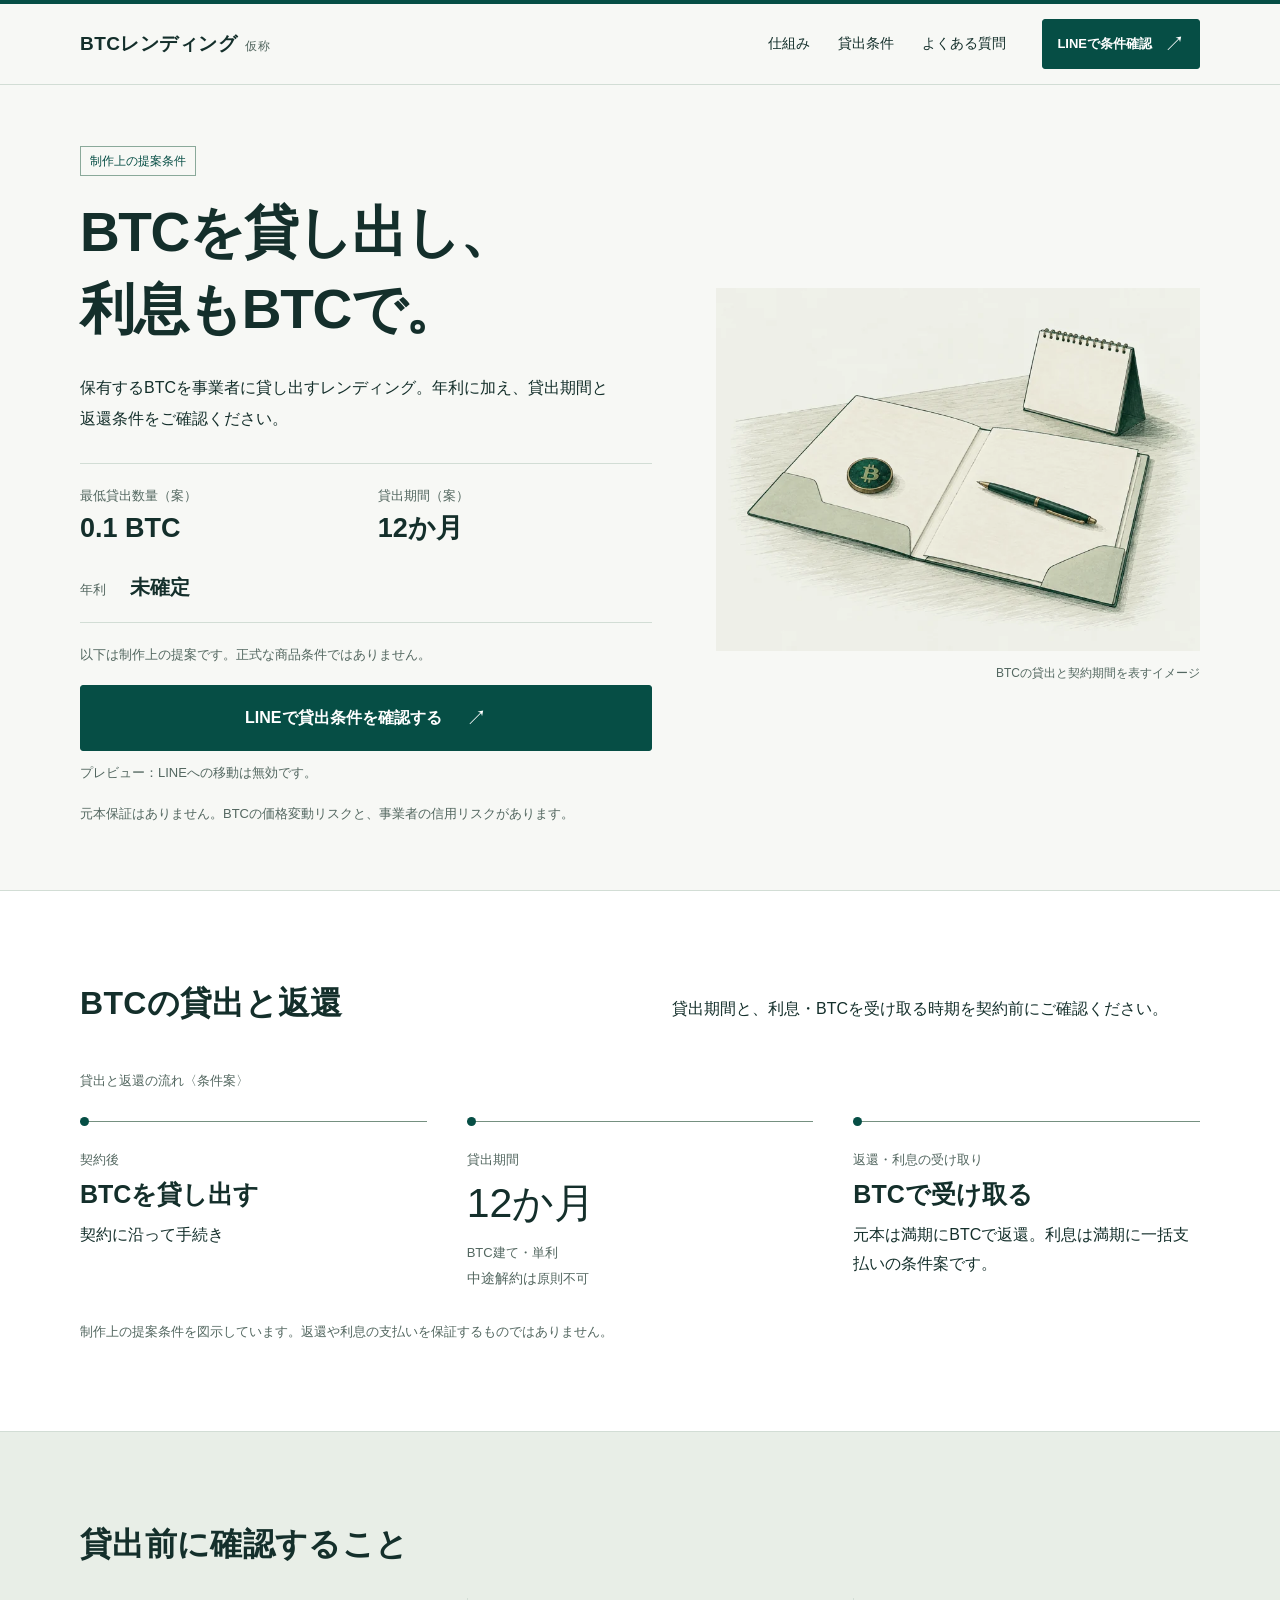
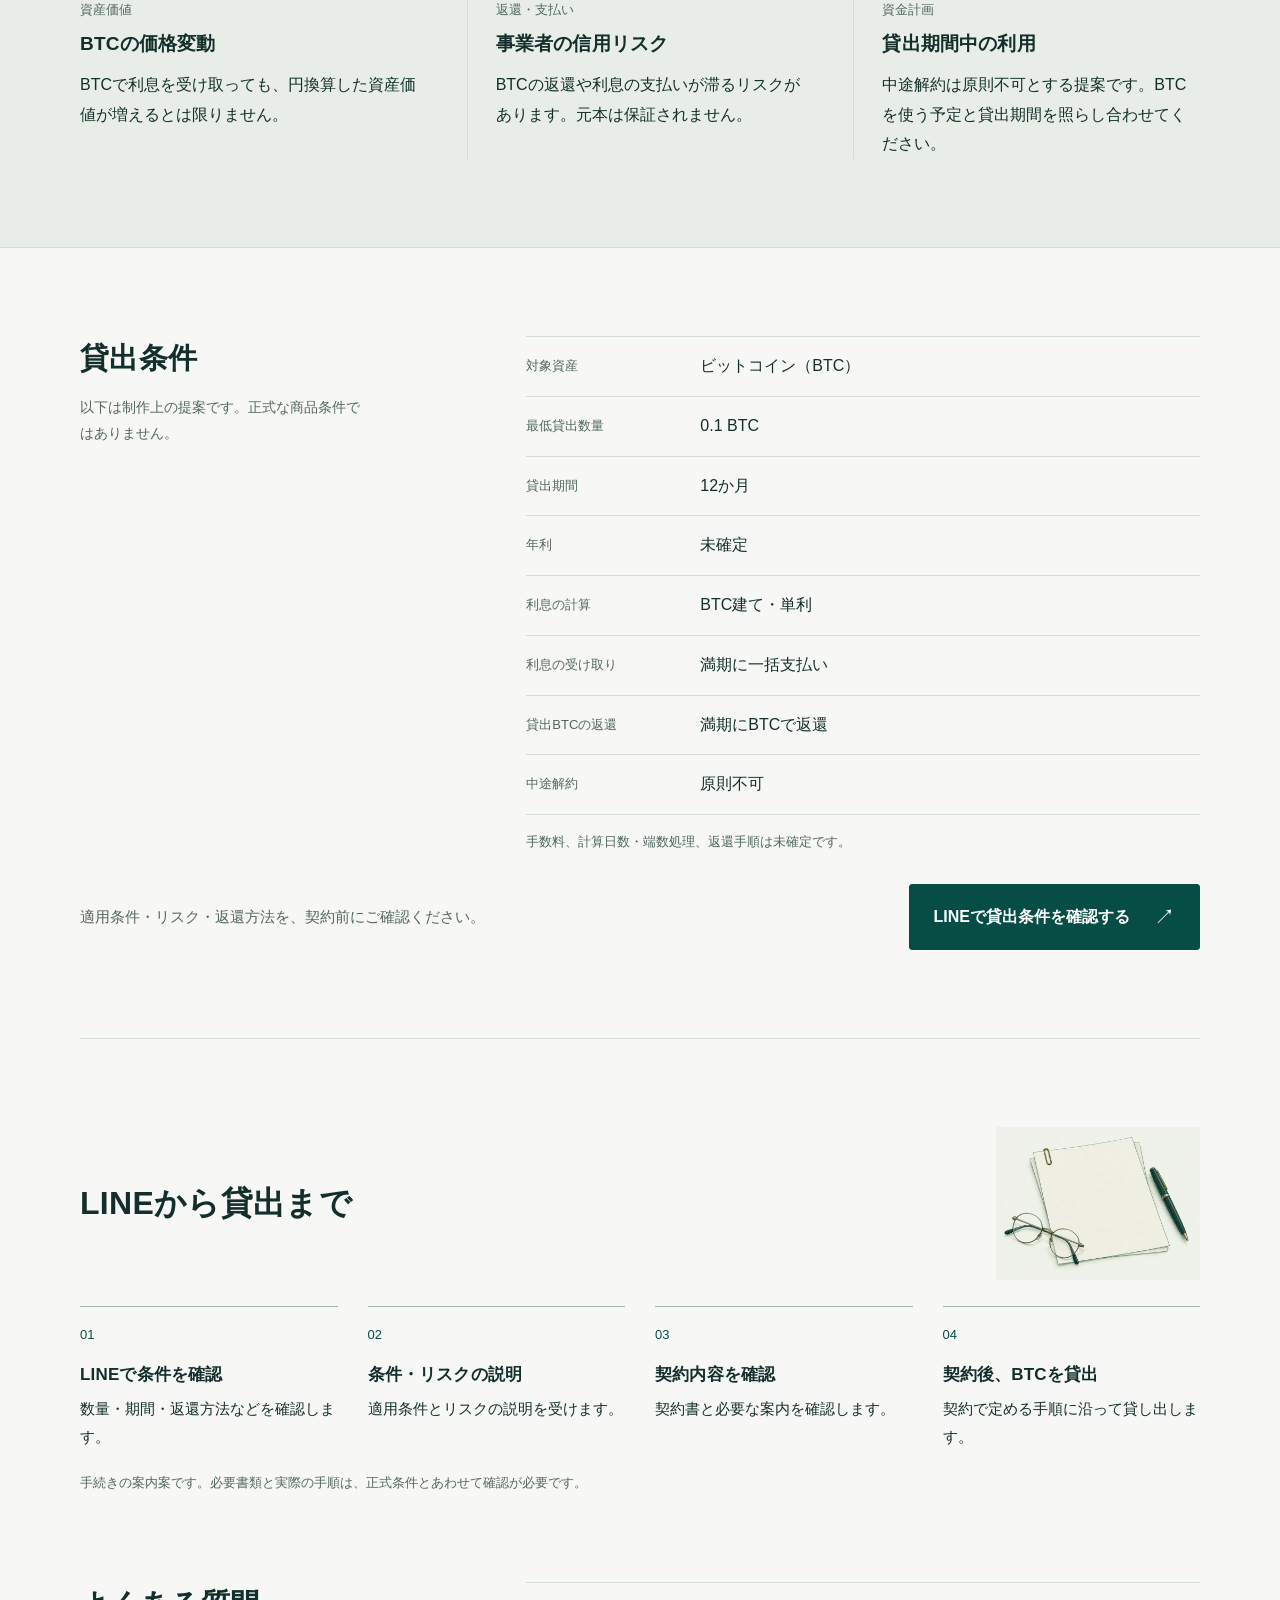
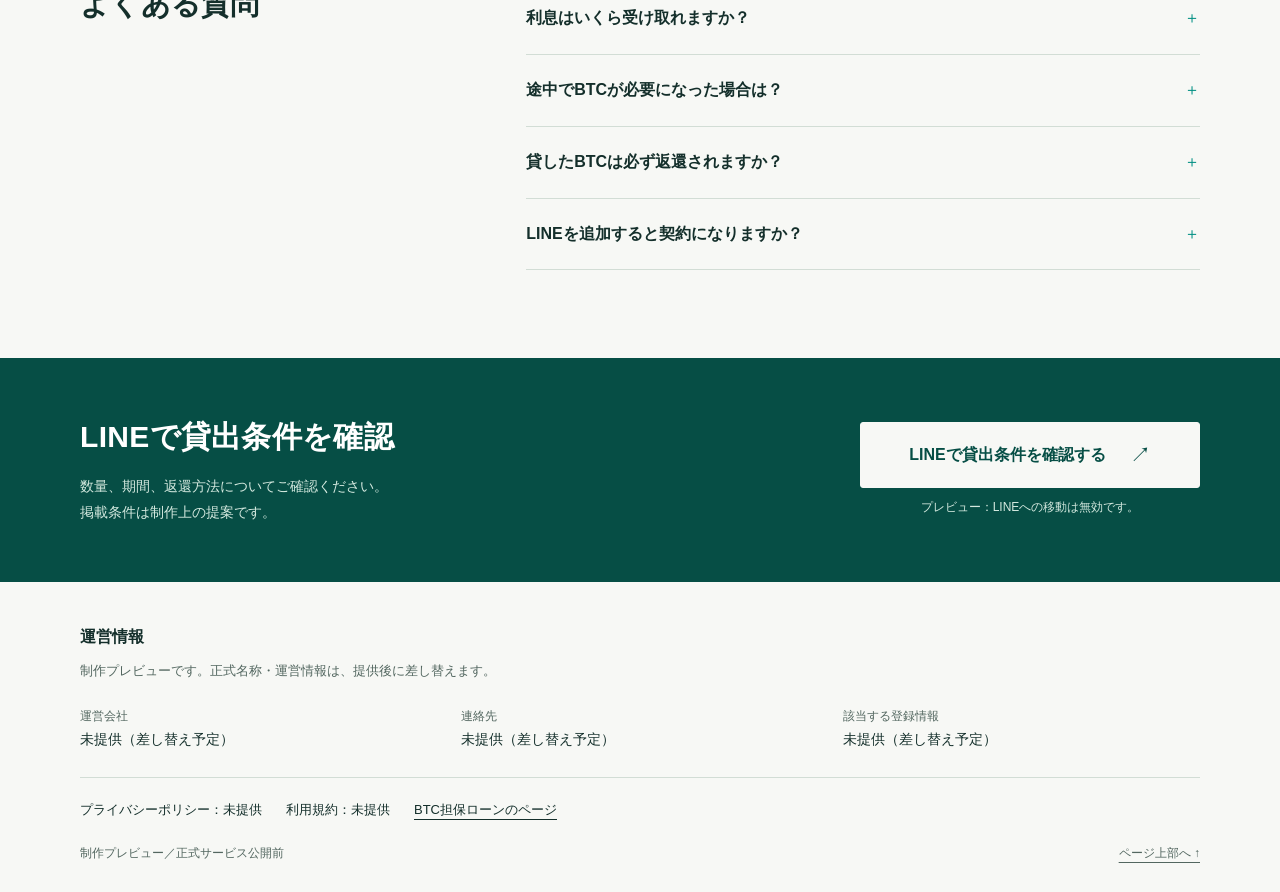
==== lending/index.html @ ca8dfcd9 "Publish loan and lending design previews with local assets" ====
<!doctype html>
<html lang="ja">
<head>
  <meta charset="utf-8">
  <meta name="viewport" content="width=device-width, initial-scale=1, viewport-fit=cover">
  <meta name="robots" content="noindex, nofollow">
  <meta name="description" content="BTCを貸し出し、BTC建ての利息を受け取るレンディング。仕組みと検討中の貸出条件、リスクをご案内する制作プレビューです。">
  <title>BTCレンディング｜貸出条件のご案内</title>
  <link rel="stylesheet" href="../styles.css"><link rel="stylesheet" href="../visuals.css">
  <script src="../site-config.js" defer></script>
  <script src="config.js" defer></script>
  <script src="lending.js" defer></script>
  <script src="../site.js" defer></script>
</head>
<body class="lending-page">
  <a class="skip-link" href="#main">本文へ移動</a>
  <header class="site-header" id="top">
    <div class="container header-inner">
      <a class="brand" href="#top" aria-label="BTCレンディング ページの先頭へ"><span data-lend="serviceName">BTCレンディング</span><small data-lend="serviceNameNote">仮称</small></a>
      <nav class="header-nav" aria-label="ページ内の案内">
        <a href="#mechanism">仕組み</a>
        <a href="#conditions">貸出条件</a>
        <a href="#faq">よくある質問</a>
      </nav>
      <a class="btn btn-small header-cta" data-line role="link" aria-disabled="true" tabindex="0">LINEで条件確認</a>
    </div>
  </header>

<main id="main">
<section class="hero container" aria-labelledby="hero-title">
 <div class="hero-copy">
  <p class="proposal-label" data-lend="proposalStatus">制作上の提案条件</p>
  <h1 id="hero-title"><span>BTCを貸し出し、</span><span>利息もBTCで。</span></h1>
  <p class="hero-lead">保有するBTCを事業者に貸し出すレンディング。年利に加え、貸出期間と返還条件をご確認ください。</p>
  <dl class="proposal-terms">
   <div><dt>最低貸出数量（案）</dt><dd data-lend="minimum">0.1 BTC</dd></div>
   <div><dt>貸出期間（案）</dt><dd data-lend="term">12か月</dd></div>
   <div class="pending-rate"><dt>年利</dt><dd data-lend="annualRate">未確定</dd></div>
  </dl>
  <p class="contract-note" data-lend="proposalExplanation">以下は制作上の提案です。正式な商品条件ではありません。</p>
  <a class="btn hero-cta" data-line role="link" aria-disabled="true" tabindex="0">LINEで貸出条件を確認する</a>
  <p class="hero-note" data-line-note>プレビュー：LINEへの移動は無効です。</p>
  <p class="hero-risk" data-lend="riskText">元本保証はありません。BTCの価格変動リスクと、事業者の信用リスクがあります。</p>
 </div>
 <div class="hero-aside visual-hero-aside">
  <figure class="primary-visual lending-primary-visual">
   <img src="../assets/lending-editorial-v4.webp" srcset="../assets/lending-editorial-v4-small.webp 768w, ../assets/lending-editorial-v4.webp 1440w" sizes="(max-width:700px) calc(100vw - 40px), (max-width:1184px) 44vw, 484px" width="1440" height="1080" alt="BTCモチーフ、契約書類、貸出期間を表すカレンダーのイラスト" fetchpriority="high">
   <figcaption>BTCの貸出と契約期間を表すイメージ</figcaption>
  </figure>
 </div>
</section>
<section class="section lending-mechanism" id="mechanism"><div class="container">
 <div class="lending-mechanism-heading"><h2>BTCの貸出と返還</h2><p>貸出期間と、利息・BTCを受け取る時期を契約前にご確認ください。</p></div>
 <figure class="lending-journey" aria-labelledby="journey-title">
   <figcaption class="journey-title" id="journey-title">貸出と返還の流れ〈条件案〉</figcaption>
   <div class="journey-node"><span>契約後</span><strong>BTCを貸し出す</strong><p>契約に沿って手続き</p></div>
   <div class="journey-period"><span>貸出期間</span><strong data-lend="term">12か月</strong><p><span data-lend="interestMethod">BTC建て・単利</span><br>中途解約は<span data-lend="earlyTermination">中途解約は原則不可</span></p></div>
   <div class="journey-node"><span>返還・利息の受け取り</span><strong>BTCで受け取る</strong><p data-lend="maturityDescription">元本は満期にBTCで返還。利息は満期に一括支払いの条件案です。</p></div>
   <p class="note">制作上の提案条件を図示しています。返還や利息の支払いを保証するものではありません。</p>
  </figure>
</div></section>
<section class="section lending-risk-section"><div class="container">
 <div class="section-heading"><h2>貸出前に確認すること</h2></div>
 <div class="risk-grid">
  <article class="risk-item"><span class="risk-label">資産価値</span><h3>BTCの価格変動</h3><p>BTCで利息を受け取っても、円換算した資産価値が増えるとは限りません。</p></article>
  <article class="risk-item"><span class="risk-label">返還・支払い</span><h3>事業者の信用リスク</h3><p>BTCの返還や利息の支払いが滞るリスクがあります。元本は保証されません。</p></article>
  <article class="risk-item"><span class="risk-label">資金計画</span><h3>貸出期間中の利用</h3><p data-lend="liquidityDescription">中途解約は原則不可とする提案です。BTCを使う予定と貸出期間を照らし合わせてください。</p></article>
 </div>
</div></section>
<section class="section container" id="conditions"><div class="information-grid">
 <div class="information-heading"><h2>貸出条件</h2><p data-lend="proposalExplanation">以下は制作上の提案です。正式な商品条件ではありません。</p></div>
 <div><dl class="terms-list">
  <div><dt>対象資産</dt><dd data-lend="assetWithName">ビットコイン（BTC）</dd></div>
  <div><dt>最低貸出数量</dt><dd data-lend="minimum">0.1 BTC</dd></div>
  <div><dt>貸出期間</dt><dd data-lend="term">12か月</dd></div>
  <div><dt>年利</dt><dd data-lend="annualRate">未確定</dd></div>
  <div><dt>利息の計算</dt><dd data-lend="interestMethod">BTC建て・単利</dd></div>
  <div><dt>利息の受け取り</dt><dd data-lend="interestPayment">満期に一括支払い</dd></div>
  <div><dt>貸出BTCの返還</dt><dd data-lend="principalReturn">満期にBTCで返還</dd></div>
  <div><dt>中途解約</dt><dd data-lend="earlyTermination">原則不可</dd></div>
 </dl><p class="note proposal-description" data-lend="unresolvedItems">手数料、計算日数・端数処理、返還手順は未確定です。</p></div>
</div><div class="inline-cta"><p>適用条件・リスク・返還方法を、契約前にご確認ください。</p><a class="btn" data-line role="link" aria-disabled="true" tabindex="0">LINEで貸出条件を確認する</a></div></section>
<section class="section process-section container" id="process">
 <div class="section-heading process-heading"><h2><span class="phrase">LINEから</span><span class="phrase">貸出まで</span></h2>
  <figure class="process-vignette"><img src="../assets/conditions-editorial-v4-small.webp" width="768" height="576" alt="" loading="lazy" decoding="async"></figure>
 </div>
 <ol class="process-list"></ol>
 <p class="note" data-lend="processNote">手続きの案内案です。必要書類と実際の手順は、正式条件とあわせて確認が必要です。</p>
</section>
<section class="section faq-section container" id="faq"><div class="information-grid">
 <div class="information-heading"><h2>よくある質問</h2></div>
 <div class="faq-list">
  <details><summary>利息はいくら受け取れますか？</summary><p data-lend="faqRate">年利が未確定のため、受取額は提示していません。実際の年利と計算方法は、正式な契約条件をご確認ください。</p></details>
  <details><summary>途中でBTCが必要になった場合は？</summary><p data-lend="faqCancellation">中途解約は原則不可とする提案です。例外の有無や適用条件は未確定です。</p></details>
  <details><summary>貸したBTCは必ず返還されますか？</summary><p>返還は保証されません。事業者の破綻や返還遅延時の扱いは、契約前に確認が必要です。</p></details>
  <details><summary>LINEを追加すると契約になりますか？</summary><p>追加だけでは契約は成立しません。貸出条件と契約内容を確認してから手続きを進めます。</p></details>
 </div>
</div></section>
<section class="final-cta"><div class="container final-inner">
 <div><h2>LINEで貸出条件を確認</h2><p>数量、期間、返還方法についてご確認ください。<br>掲載条件は制作上の提案です。</p></div>
 <div class="final-action"><a class="btn" data-line role="link" aria-disabled="true" tabindex="0">LINEで貸出条件を確認する</a><p class="note" data-line-note>プレビュー：LINEへの移動は無効です。</p></div>
</div></section>
</main>  <footer class="site-footer"><div class="container">
    <p class="footer-title">運営情報</p>
    <p class="note">制作プレビューです。正式名称・運営情報は、提供後に差し替えます。</p>
    <dl class="operator-info">
      <div><dt>運営会社</dt><dd data-operator="company">未提供（差し替え予定）</dd></div>
      <div><dt>連絡先</dt><dd data-operator="contact">未提供（差し替え予定）</dd></div>
      <div><dt>該当する登録情報</dt><dd data-operator="registration">未提供（差し替え予定）</dd></div>
    </dl>
    <div class="footer-links"><span data-policy="privacyUrl">プライバシーポリシー：未提供</span><span data-policy="termsUrl">利用規約：未提供</span><a href="../loan/">BTC担保ローンのページ</a></div>
    <div class="footer-bottom"><span>制作プレビュー／正式サービス公開前</span><a class="back-top" href="#top">ページ上部へ ↑</a></div>
  </div></footer>
  <div class="mobile-dock" inert><a class="btn" data-line role="link" aria-disabled="true" tabindex="0">LINEで貸出条件を確認する</a></div>
  <div id="line-status" class="status-toast" role="status" aria-live="polite"></div>
</body>
</html>
---- styles.css ----
:root{
 --paper:#F7F8F5;--white:#fff;--green:#064E45;--emerald:#008F83;--ink:#142F2B;
 --muted:#536760;--line:#d2ddd5;--wash:#e8eee7;--error:#8e342b;
 --font:"Hiragino Kaku Gothic ProN","Yu Gothic",Meiryo,sans-serif;
 --body:16px;--small:13px;--radius:3px;--gutter:32px;--section:88px;
}
*{box-sizing:border-box}html{scroll-behavior:smooth;scroll-padding-top:24px}
body{margin:0;background:var(--paper);color:var(--ink);font:var(--body)/1.85 var(--font);-webkit-font-smoothing:antialiased}
h1,h2,h3,p,figure,dl,dd{margin:0}h1,h2,h3{font-weight:700;line-height:1.5;letter-spacing:.01em}
h1{font-size:clamp(40px,4.3vw,60px);line-height:1.4;letter-spacing:-.025em}h1 span{display:block}
h2{font-size:32px;line-height:1.55;text-wrap:balance}h3{font-size:19px}p{overflow-wrap:break-word}
a{color:inherit;text-underline-offset:5px}button,input{font:inherit}a,button,input,summary{-webkit-tap-highlight-color:transparent}
a:focus-visible,button:focus-visible,input:focus-visible,summary:focus-visible{outline:3px solid var(--emerald);outline-offset:5px}
img{display:block;width:100%;max-width:100%;height:auto}[hidden]{display:none!important}.phrase{display:inline-block}
.container{width:min(calc(100% - var(--gutter)*2),1120px);margin-inline:auto}
.skip-link{position:absolute;left:20px;top:-100px;z-index:30;padding:10px 18px;background:white}.skip-link:focus{top:8px}
.site-header{border-top:4px solid var(--green);border-bottom:1px solid var(--line)}
.header-inner{display:flex;min-height:80px;align-items:center;gap:36px}.brand{font-size:19px;font-weight:700;text-decoration:none;white-space:nowrap;letter-spacing:.025em}
.brand small{font-size:12px;color:var(--muted);font-weight:400;margin-left:8px}.header-nav{display:flex;gap:28px;margin-left:auto;font-size:14px}
.header-nav a{text-decoration:none;padding-block:10px}.header-nav a:hover{text-decoration:underline}
.btn{display:inline-flex;align-items:center;justify-content:center;gap:24px;min-height:58px;padding:16px 24px;background:var(--green);color:white;border:1px solid var(--green);border-radius:var(--radius);font-size:16px;font-weight:700;text-decoration:none;line-height:1.5;cursor:pointer;transition:background .15s}
.btn:after{content:'↗';font-size:21px;font-weight:400}.btn:hover{background:#086257}.btn-small{min-height:40px;padding:8px 14px;font-size:13px;gap:12px}.btn[aria-disabled=true]{cursor:default}
.eyebrow{font-size:13px;color:var(--green);font-weight:700;margin-bottom:16px;letter-spacing:.045em}
.hero{display:grid;grid-template-columns:1.18fr 1fr;gap:64px;padding-block:60px 64px;align-items:start}
.hero-copy{min-width:0}.hero-lead{font-size:16px;line-height:1.95;margin-top:24px;max-width:530px}.hero-terms{display:grid;grid-template-columns:1fr 1fr;gap:15px 24px;margin:28px 0 17px}
.hero-terms dt{font-size:13px;color:var(--muted)}.hero-terms dd{font-size:26px;font-weight:700;line-height:1.5;white-space:nowrap}
.hero-terms dd small{font-size:14px;font-weight:400}.hero-terms .rate-term{grid-column:1/-1;display:flex;align-items:baseline;gap:22px;padding-bottom:17px;border-bottom:1px solid var(--line)}
.hero-terms .rate-term dd{font-size:47px;line-height:1.2;letter-spacing:-.035em;font-variant-numeric:tabular-nums}.hero-terms .rate-term dd small{font-size:24px;font-weight:500}
.contract-note{font-size:13px;margin-bottom:18px;color:var(--muted)}.hero-actions{display:flex;align-items:center;gap:20px;flex-wrap:wrap}.hero-cta{width:100%}
.note,.hero-note{font-size:var(--small);line-height:1.8;color:var(--muted)}.hero-note{margin-top:10px}.hero-risk{margin-top:18px;font-size:13px;line-height:1.85;color:var(--muted);max-width:560px}
.hero-aside{min-width:0;padding-top:12px}.loan-map{padding:26px 30px 24px;background:var(--white);border-top:3px solid var(--green)}
.map-title{font-size:14px;font-weight:700;margin-bottom:27px}.map-value{display:flex;align-items:baseline;justify-content:space-between;gap:16px}.map-value>span{font-size:13px;color:var(--muted)}
.map-value strong{font-size:29px;line-height:1.4;font-weight:500;font-variant-numeric:tabular-nums}.map-value strong b{font-weight:500}.map-value strong small{font-size:14px;margin-left:7px}
.valuation-track{height:12px;background:#dce6dd;margin:18px 0}.valuation-track span{display:block;height:100%;width:50%;background:var(--green)}
.map-value.loan-limit strong{font-size:44px;color:var(--green);font-weight:700}.map-value.loan-limit strong b{font-weight:700}.loan-map .note{margin-top:20px}
.hero-photo{position:relative;margin-top:18px}.hero-photo img{height:177px;object-fit:cover;object-position:62% 73%}.hero-photo figcaption{position:absolute;bottom:7px;right:9px;background:rgba(247,248,245,.95);padding:0 6px;font-size:12px;color:var(--muted)}
.section{padding-block:var(--section)}.section-title{display:flex;gap:28px;align-items:baseline;margin-bottom:34px}.section-title .section-index{font-size:13px;color:var(--muted)}
.section-heading{margin-bottom:28px}.section-heading .eyebrow{margin-bottom:10px}.section-intro{max-width:720px;margin-top:-10px;margin-bottom:28px}
.mechanism{border-top:1px solid var(--line);padding-block:44px}.mechanism h2{font-size:22px;margin-bottom:27px}.flow{display:grid;grid-template-columns:repeat(3,1fr);gap:48px}
.flow-step{position:relative}.flow-step:not(:last-child):after{content:'→';font-size:23px;color:var(--emerald);position:absolute;right:-32px;top:0}
.flow-step h3{font-size:17px;margin-bottom:9px}.flow-step p{font-size:15px;line-height:1.85}.flow+.note{margin-top:22px}
.repayment-section{background:var(--white);border-block:1px solid var(--line)}.repayment-head{display:grid;grid-template-columns:1fr 1fr;gap:64px;align-items:start;margin-bottom:40px}.repayment-head p{padding-top:5px;max-width:480px}
.payment-line{display:grid;grid-template-columns:1fr 2fr 1fr;align-items:center;border-bottom:2px solid var(--green);padding-bottom:20px;margin-bottom:40px;gap:20px;position:relative}
.payment-line:before,.payment-line:after{content:'';position:absolute;bottom:-6px;width:10px;height:10px;border-radius:50%;background:var(--green)}.payment-line:before{left:0}.payment-line:after{right:0}
.payment-end{font-size:15px;line-height:1.6}.payment-end:last-child{text-align:right}.payment-end strong{display:block;font-size:23px;margin-top:6px}.payment-period{text-align:center;background:var(--paper);padding:15px 12px;font-size:14px}.payment-period strong{font-size:18px;display:block}
.repayment-options{display:grid;grid-template-columns:1fr 1fr;gap:56px}.repayment-option h3{display:flex;align-items:center;gap:14px;margin-bottom:14px;font-size:21px}.currency-label{display:inline-flex;align-items:center;justify-content:center;width:44px;height:44px;border:1px solid var(--line);font-size:14px;color:var(--green);font-weight:500;flex:none}
.repayment-option p{max-width:470px}.repayment-option .note{margin-top:10px}.repayment-note{margin-top:30px;padding-top:18px;border-top:1px solid var(--line);font-size:13px;color:var(--muted)}
.calculator-section{background:var(--wash)}.calculator-heading{display:flex;gap:40px;justify-content:space-between;align-items:baseline;margin-bottom:32px}.calculator-heading p{font-size:14px;color:var(--muted)}
.calculator-wrap{display:grid;grid-template-columns:1fr 1fr;gap:0;background:white}.calc-form{display:grid;gap:24px;padding:32px 36px}.field-label{display:flex;justify-content:space-between;align-items:baseline;gap:18px;font-size:14px;font-weight:700;margin-bottom:8px}
.input-wrap{position:relative}.input-wrap input{width:100%;border:1px solid #7c9184;border-radius:2px;background:#fff;color:var(--ink);padding:12px 44px 12px 14px;font-size:23px;line-height:1.5;font-variant-numeric:tabular-nums}.input-wrap>span{position:absolute;right:15px;top:50%;transform:translateY(-50%);font-size:14px}
.input-wrap input[aria-invalid=true]{border-color:var(--error)}.field-error{font-size:13px;color:var(--error);line-height:1.65;margin-top:7px}.field-error:empty{display:none}
#rate-value{font-size:26px;line-height:1.4;font-variant-numeric:tabular-nums}#rate-value span{font-size:15px;margin-left:4px}input[type=range]{width:100%;height:28px;accent-color:var(--green);cursor:pointer}.range-labels{display:flex;justify-content:space-between;color:var(--muted);font-size:13px}
.calc-results{background:var(--green);color:white;padding:32px 36px}.calc-results .eyebrow{color:#d4e9df;font-weight:400;margin-bottom:15px}.result-row{display:flex;justify-content:space-between;align-items:baseline;gap:12px;padding:15px 0;border-bottom:1px solid #61867d;flex-wrap:wrap}.result-row dt{font-size:14px}.result-row dd{font-size:25px;line-height:1.5;font-variant-numeric:tabular-nums}.result-row dd small{font-size:14px;margin-left:5px}
.result-row.total{display:block;border-bottom:0;padding:26px 0 8px}.result-row.total dd{font-size:42px;letter-spacing:-.02em;margin-top:10px}.compact-number{font-size:22px!important;overflow-wrap:anywhere}.calc-results .note,#result-message{color:#d4e9df;font-size:13px;margin-top:16px;line-height:1.8}.calculator-footnote{margin-top:20px;font-size:13px;line-height:1.8;color:var(--muted);max-width:920px}
.inline-cta{display:flex;align-items:center;justify-content:space-between;gap:28px;margin-top:30px}.inline-cta p{font-size:15px;color:var(--muted)}.inline-cta .btn{flex-shrink:0}
.information-grid{display:grid;grid-template-columns:1fr 1.8fr;gap:72px}.information-heading h2{font-size:29px}.information-heading p{font-size:14px;color:var(--muted);margin-top:14px;max-width:280px}.terms-list>div{display:grid;grid-template-columns:150px 1fr;gap:24px;padding:15px 0;border-bottom:1px solid var(--line)}.terms-list>div:first-child{border-top:1px solid var(--line)}.terms-list dt{font-size:13px;color:var(--muted);padding-top:2px}.terms-list dd{font-size:16px;line-height:1.8}.terms-list dd .note{display:block;margin-top:5px}
.risk-strip{margin-top:24px;padding:20px 22px;background:var(--wash);border-left:3px solid var(--green)}.risk-strip h3{font-size:16px;margin-bottom:6px}.risk-strip p{font-size:14px;line-height:1.8}
.process-section{border-top:1px solid var(--line)}.process-list{list-style:none;counter-reset:process;margin:0;padding:0;display:grid;grid-template-columns:repeat(4,1fr);gap:30px}.process-list li{counter-increment:process;padding-top:16px;border-top:1px solid #a1b5a8}.process-list li:before{content:'0' counter(process);font-size:13px;color:var(--green);display:block;margin-bottom:15px}.process-list h3{font-size:17px;margin-bottom:8px}.process-list p{font-size:15px;line-height:1.85}.process-list+.note{margin-top:20px}
.faq-section{padding-top:0}.faq-list{border-top:1px solid var(--line)}.faq-list details{border-bottom:1px solid var(--line)}.faq-list summary{list-style:none;position:relative;padding:21px 35px 21px 0;font-weight:700;font-size:16px;cursor:pointer;line-height:1.8}.faq-list summary::-webkit-details-marker{display:none}.faq-list summary:after{content:'＋';position:absolute;top:21px;right:0;color:var(--emerald);font-weight:400}.faq-list details[open] summary:after{content:'−'}.faq-list details p{font-size:16px;padding:0 30px 22px 0;line-height:1.85}
.final-cta{background:var(--green);color:white;padding-block:56px}.final-inner{display:flex;align-items:center;justify-content:space-between;gap:48px}.final-cta h2{font-size:30px}.final-cta p{font-size:14px;color:#d4e9df;margin-top:13px}.final-action{min-width:340px}.final-cta .btn{background:var(--paper);border-color:var(--paper);color:var(--green);width:100%}.final-cta .btn:hover{background:white}.final-cta .note{font-size:12px;margin-top:9px;color:#d4e9df;text-align:center}
.site-footer{padding:40px 0 28px}.footer-title{font-size:16px;font-weight:700;margin-bottom:8px}.operator-info{display:grid;grid-template-columns:1fr 1fr 1fr;gap:24px;margin-top:22px}.operator-info dt{font-size:12px;color:var(--muted)}.operator-info dd{font-size:14px}.footer-links{display:flex;gap:24px;flex-wrap:wrap;border-top:1px solid var(--line);padding-top:20px;margin-top:24px;font-size:13px}.footer-bottom{display:flex;justify-content:space-between;gap:24px;font-size:12px;color:var(--muted);margin-top:20px}
.mobile-dock{display:none}.status-toast{position:fixed;z-index:30;bottom:24px;left:50%;transform:translate(-50%,20px);max-width:calc(100% - 32px);width:max-content;background:var(--ink);color:white;padding:14px 20px;font-size:14px;border-radius:var(--radius);opacity:0;visibility:hidden;transition:.15s}.status-toast.is-visible{opacity:1;visibility:visible;transform:translate(-50%,0)}
.proposal-label{display:inline-flex;font-size:12px;line-height:1.5;color:var(--green);padding:5px 9px;border:1px solid #8aa99a;margin-bottom:18px}.proposal-terms{display:grid;grid-template-columns:1fr 1fr;gap:24px;margin:28px 0 20px;padding-block:20px;border-block:1px solid var(--line)}.proposal-terms dt{font-size:13px;color:var(--muted)}.proposal-terms dd{font-size:27px;font-weight:700;line-height:1.5}.proposal-terms .pending-rate{grid-column:1/-1;display:flex;align-items:baseline;gap:24px}.proposal-terms .pending-rate dd{font-size:20px}.proposal-description{font-size:13px;color:var(--muted);line-height:1.85;margin-top:15px}
.lending-journey{padding:30px 32px;background:#e7ede5;border-top:3px solid var(--green)}.journey-title{font-size:14px;font-weight:700;margin-bottom:30px}.journey-node{position:relative;margin-left:6px;padding:0 0 28px 28px;border-left:1px solid #759080}.journey-node:before{content:'';position:absolute;width:9px;height:9px;background:var(--green);border-radius:50%;left:-5px;top:8px}.journey-node:last-of-type{border-left-color:transparent;padding-bottom:0}.journey-node>span{font-size:13px;color:var(--muted)}.journey-node strong{display:block;font-size:25px;margin-top:3px;line-height:1.5}.journey-node p{font-size:14px;margin-top:6px;line-height:1.7}.journey-period{padding-left:28px;margin-left:6px;border-left:1px solid #759080;padding-bottom:30px}.journey-period span{font-size:13px;color:var(--muted)}.journey-period strong{display:block;font-size:41px;font-weight:500;line-height:1.5}.journey-period p{font-size:13px;line-height:1.8;margin-top:5px;color:var(--muted)}.lending-journey>.note{padding-top:22px;margin-top:25px;border-top:1px solid #b9c9bc}
.lending-basics{padding-block:50px;border-top:1px solid var(--line);display:grid;grid-template-columns:1fr 1.4fr;gap:72px}.lending-basics h2{font-size:27px}.lending-basics p{max-width:650px}
.lending-risk-section{background:white;border-block:1px solid var(--line)}.risk-grid{display:grid;grid-template-columns:repeat(3,1fr);gap:40px}.risk-item h3{font-size:19px;margin-bottom:12px}.risk-item p{font-size:16px;line-height:1.85}.risk-item .risk-label{font-size:13px;color:var(--muted);display:block;margin-bottom:8px}.risk-item:not(:first-child){padding-left:28px;border-left:1px solid var(--line)}
.preview-index{max-width:640px;padding-block:80px}.preview-index p{margin-block:24px}.preview-index .btn{display:flex;width:100%;margin-bottom:20px}
@media(max-width:1050px){.header-inner{gap:22px}.brand{font-size:17px}.header-nav{gap:18px}.hero{gap:36px;grid-template-columns:1.15fr 1fr}h1{font-size:43px}.hero-terms dd{font-size:23px}.hero-terms dd small{font-size:13px}.loan-map{padding:24px}.map-value strong{font-size:25px}.map-value.loan-limit strong{font-size:38px}.map-value{gap:10px}.information-grid{grid-template-columns:1fr 2fr;gap:40px}.calc-form,.calc-results{padding:28px}.repayment-head{gap:36px}.final-inner{gap:30px}.final-action{min-width:310px}.lending-journey{padding:28px}.lending-basics{gap:40px}.risk-grid{gap:28px}.risk-item:not(:first-child){padding-left:24px}}
@media(max-width:800px){h1{font-size:38px}.hero{gap:28px}.hero-terms .rate-term{gap:16px}.hero-terms .rate-term dd{font-size:40px}.hero-terms dd{font-size:21px}.loan-map{padding:24px 20px}.map-value{display:block}.map-value strong{display:block;margin-top:3px}.map-title{margin-bottom:20px}.hero-photo img{height:152px}.process-list{grid-template-columns:1fr 1fr;gap:24px}.information-grid{grid-template-columns:1fr 2fr;gap:32px}.terms-list>div{grid-template-columns:110px 1fr;gap:18px}.final-inner{align-items:flex-start}.final-cta h2{font-size:26px}.lending-journey{padding:24px}.journey-node strong{font-size:23px}.risk-grid{gap:20px}.risk-item:not(:first-child){padding-left:20px}}
@media(max-width:700px){
 :root{--gutter:20px;--section:56px}
 .header-inner{min-height:0;flex-wrap:wrap;gap:0;padding-top:13px}.brand{font-size:17px;letter-spacing:0}.brand small{margin-left:6px}.header-cta{margin-left:auto}.btn-small{padding:7px 10px;min-height:34px;font-size:12px;gap:9px}.header-nav{order:3;width:100%;margin:8px 0 0;gap:26px;font-size:13px}.header-nav a{padding:7px 0 10px}
 .hero{grid-template-columns:1fr;gap:30px;padding:30px 0 38px}.eyebrow{font-size:12px;margin-bottom:12px}h1{font-size:36px;line-height:1.43;letter-spacing:-.025em}h2{font-size:26px;line-height:1.55}h3{font-size:18px}
 .hero-lead{margin-top:18px;font-size:16px;line-height:1.85}.hero-terms{gap:13px 17px;margin:22px 0 13px}.hero-terms .rate-term{gap:20px;padding-bottom:13px}.hero-terms .rate-term dd{font-size:42px}.hero-terms .rate-term dd small{font-size:22px}.hero-terms dt{font-size:13px}.hero-terms dd{font-size:24px}.hero-terms dd small{font-size:13px}.contract-note{font-size:13px;margin-bottom:16px}.btn{padding:15px 16px;min-height:55px;font-size:15px;gap:15px}.btn-small{padding:7px 10px;min-height:34px;font-size:12px;gap:9px}.hero-note{font-size:12px;margin-top:8px}.hero-risk{font-size:13px;margin-top:14px;line-height:1.8}.hero-aside{padding:0}.loan-map{padding:22px 24px}.map-title{font-size:14px;margin-bottom:20px}.map-value{display:flex}.map-value strong{font-size:27px;margin:0}.map-value.loan-limit strong{font-size:37px}.map-value>span{font-size:13px}.loan-map .note{margin-top:16px}.valuation-track{height:10px;margin-block:14px}.hero-photo{margin-top:12px}.hero-photo img{height:126px;object-position:62% 78%}
 .section-title{gap:17px;margin-bottom:26px}.section-index{display:none}.section-heading{margin-bottom:24px}.section-intro{font-size:16px;margin-bottom:25px}.mechanism{padding-block:32px}.mechanism h2{font-size:21px;margin-bottom:22px}.flow{grid-template-columns:1fr;gap:0}.flow-step{padding:0 0 22px 22px;border-left:1px solid var(--line);margin-left:4px}.flow-step:last-child{padding-bottom:0;border-left-color:transparent}.flow-step:before{content:'';position:absolute;width:7px;height:7px;left:-4px;top:9px;background:var(--green);border-radius:50%}.flow-step:not(:last-child):after{content:none}.flow-step h3{font-size:17px;margin-bottom:5px}.flow-step p{font-size:16px;line-height:1.8}.flow+.note{margin-top:22px}
 .repayment-head{display:block;margin-bottom:28px}.repayment-head h2{font-size:26px}.repayment-head p{padding:0;margin-top:14px;font-size:16px}.payment-line{grid-template-columns:1fr 1fr;gap:16px;padding-bottom:15px;margin-bottom:32px}.payment-period{grid-column:1/-1;grid-row:1;padding:12px 10px;font-size:13px}.payment-period strong{font-size:17px}.payment-end{font-size:13px}.payment-end strong{font-size:19px;margin-top:2px}.repayment-options{grid-template-columns:1fr;gap:26px}.repayment-option h3{font-size:19px;gap:12px;margin-bottom:12px}.currency-label{width:38px;height:38px;font-size:13px}.repayment-option .note{font-size:13px}.repayment-option+article{padding-top:24px;border-top:1px solid var(--line)}.repayment-note{font-size:13px;margin-top:24px;padding-top:16px}
 .calculator-heading{display:block;margin-bottom:24px}.calculator-heading h2{font-size:26px}.calculator-heading p{font-size:14px;margin-top:12px}.calculator-wrap{grid-template-columns:1fr}.calc-form,.calc-results{padding:24px}.calc-form{gap:22px}.field-label{font-size:14px}.input-wrap input{font-size:22px}.result-row.total dd{font-size:39px}.calculator-footnote{font-size:13px;margin-top:20px}.inline-cta{display:block;margin-top:25px}.inline-cta p{font-size:14px;margin-bottom:15px}.inline-cta .btn{width:100%}
 .information-grid{display:block}.information-heading{margin-bottom:26px}.information-heading h2{font-size:26px}.information-heading p{margin-top:10px;max-width:none;font-size:14px}.terms-list>div{grid-template-columns:92px minmax(0,1fr);gap:18px;padding:16px 0}.terms-list dt{font-size:13px}.terms-list dd{font-size:16px}.risk-strip{margin-top:22px;padding:17px 18px}.risk-strip p{font-size:14px}.process-list{grid-template-columns:1fr;gap:0}.process-list li{position:relative;padding:20px 0 20px 38px;border-color:var(--line)}.process-list li:before{position:absolute;left:0;top:21px;margin:0}.process-list h3{font-size:17px;margin-bottom:6px}.process-list p{font-size:16px}.process-list+.note{font-size:13px;margin-top:16px}.faq-list summary{font-size:16px;padding-block:19px}.faq-list summary:after{top:19px}.faq-list details p{padding-right:0}.final-cta{padding:40px 0}.final-inner{display:block}.final-cta h2{font-size:27px}.final-cta p{font-size:15px;margin-top:13px}.final-action{min-width:0;margin-top:24px}.final-cta .note{font-size:12px}.site-footer{padding:30px 0 calc(28px + env(safe-area-inset-bottom))}.operator-info{grid-template-columns:1fr;gap:14px;margin-top:20px}.footer-links{gap:14px 22px;font-size:13px}.footer-bottom{font-size:12px;gap:18px}
 .mobile-dock{display:block;position:fixed;z-index:20;bottom:0;left:0;width:100%;padding:10px 16px calc(10px + env(safe-area-inset-bottom));background:rgba(247,248,245,.98);border-top:1px solid var(--line);transform:translateY(110%);visibility:hidden;transition:transform .18s,visibility .18s}.mobile-dock.is-visible{transform:translateY(0);visibility:visible}.mobile-dock .btn{width:100%;min-height:50px;padding:12px}.status-toast{font-size:13px;bottom:calc(86px + env(safe-area-inset-bottom))}
 .proposal-label{font-size:12px;margin-bottom:15px}.proposal-terms{margin:22px 0 18px;padding-block:16px;gap:12px 20px}.proposal-terms dt{font-size:13px}.proposal-terms dd{font-size:26px}.proposal-terms .pending-rate{gap:20px}.proposal-terms .pending-rate dd{font-size:18px}.proposal-description{font-size:13px;margin-top:13px}.lending-journey{padding:24px}.journey-title{margin-bottom:25px}.journey-node{padding-left:24px;padding-bottom:24px}.journey-node strong{font-size:23px}.journey-period{padding-left:24px;padding-bottom:24px}.journey-period strong{font-size:36px}.lending-journey>.note{margin-top:22px;padding-top:18px}.lending-basics{display:block;padding-block:34px}.lending-basics h2{font-size:23px;margin-bottom:18px}.lending-basics p{font-size:16px}.risk-grid{grid-template-columns:1fr;gap:0}.risk-item h3{font-size:18px;margin-bottom:8px}.risk-item .risk-label{margin-bottom:5px}.risk-item p{font-size:16px}.risk-item:not(:first-child){border-left:0;border-top:1px solid var(--line);padding:22px 0 0;margin-top:22px}
}
@media(max-width:360px){:root{--gutter:16px}.brand{font-size:15px}.header-nav{gap:20px}h1{font-size:32px}.hero-terms dd{font-size:21px}.hero-terms .rate-term dd{font-size:37px}.hero-terms dd small{font-size:12px}.btn{font-size:14px}.btn-small{font-size:12px}.map-value strong{font-size:24px}.map-value.loan-limit strong{font-size:33px}.terms-list>div{grid-template-columns:83px minmax(0,1fr);gap:14px}}
@media(prefers-reduced-motion:reduce){html{scroll-behavior:auto}*,*:before,*:after{transition:none!important}}
---- visuals.css ----
/* v4: 写真・挿絵と本文図解の配置。商品条件と共通デザインは変更しない。 */
:root{
 --visual-gap:64px;
 --visual-caption:12px;
 --vignette-width:204px;
}
.hero{align-items:center}
.visual-hero-aside{padding:0;min-width:0}
.primary-visual{margin:0}
.primary-visual img{width:100%;height:auto}
.loan-primary-visual img{aspect-ratio:1/1.06;object-fit:cover;object-position:63% 50%}
.primary-visual figcaption{font-size:var(--visual-caption);line-height:1.7;color:var(--muted);margin-top:12px}
.loan-primary-visual figcaption{border-top:1px solid var(--line);padding-top:12px}
.lending-primary-visual img{mix-blend-mode:multiply}
.lending-primary-visual figcaption{text-align:right}
.loan-mechanism{padding-block:64px}
.loan-mechanism h2{font-size:28px;margin-bottom:36px}
.loan-mechanism-layout{display:grid;grid-template-columns:1.2fr 1fr;gap:var(--visual-gap);align-items:center}
.loan-mechanism .flow{display:block}
.loan-mechanism .flow-step{margin-left:4px;padding:0 0 24px 24px;border-left:1px solid var(--line)}
.loan-mechanism .flow-step:last-child{padding-bottom:0;border-left-color:transparent}
.loan-mechanism .flow-step:before{content:'';position:absolute;width:7px;height:7px;left:-4px;top:9px;background:var(--green);border-radius:50%}
.loan-mechanism .flow-step:not(:last-child):after{content:none}
.loan-mechanism .flow-step h3{font-size:18px;margin-bottom:7px}
.loan-mechanism .flow-step p{font-size:16px;line-height:1.85}
.mechanism-description>.note{margin-top:24px}
.loan-mechanism .loan-map{padding:30px 32px}
.lending-mechanism{background:var(--white);border-block:1px solid var(--line)}
.lending-mechanism-heading{display:grid;grid-template-columns:1fr 1fr;gap:var(--visual-gap);margin-bottom:40px;align-items:baseline}
.lending-mechanism-heading p{font-size:16px}
.lending-mechanism .lending-journey{background:transparent;padding:0;border:0;display:grid;grid-template-columns:1fr 1fr 1fr;column-gap:40px;row-gap:28px}
.lending-mechanism .journey-title{grid-column:1/-1;margin:0;color:var(--muted);font-size:13px;font-weight:400}
.lending-mechanism .journey-node,.lending-mechanism .journey-period{margin:0;padding:22px 0 0;border:0;border-top:1px solid #759080;position:relative}
.lending-mechanism .journey-node:before,.lending-mechanism .journey-period:before{content:'';position:absolute;width:9px;height:9px;background:var(--green);border-radius:50%;left:0;top:-5px}
.lending-mechanism .journey-node p{font-size:16px;line-height:1.85}
.lending-mechanism .journey-period p{font-size:14px;line-height:1.85}
.lending-mechanism .lending-journey>.note{grid-column:1/-1;border:0;margin:0;padding:0}
.lending-risk-section{background:var(--wash);border-top:0}
.process-heading{display:flex;justify-content:space-between;align-items:center;gap:28px;margin-bottom:26px}
.process-heading h2{flex:1;min-width:0}
.process-vignette{width:var(--vignette-width);flex:none}
.process-vignette img{width:100%;height:auto;mix-blend-mode:multiply}
@media(max-width:1050px){:root{--visual-gap:36px;--vignette-width:180px}.loan-mechanism h2{font-size:26px}.loan-mechanism .loan-map{padding:26px}.lending-mechanism .lending-journey{column-gap:28px}.lending-mechanism .journey-node strong{font-size:22px}}
@media(max-width:800px){.loan-primary-visual img{aspect-ratio:1/1.16}.loan-mechanism-layout{grid-template-columns:1.15fr 1fr;gap:28px}.loan-mechanism .loan-map{padding:24px}.lending-mechanism .lending-journey{column-gap:24px}.lending-mechanism .journey-node strong{font-size:21px}.lending-mechanism .journey-node p{font-size:15px}}
@media(max-width:700px){
 :root{--visual-gap:28px;--vignette-width:130px}
 .hero{gap:28px}
 .loan-primary-visual img{aspect-ratio:16/10;object-fit:cover;object-position:50% 52%}
 .primary-visual figcaption{margin-top:9px;font-size:12px}
 .loan-primary-visual figcaption{padding-top:9px}
 .lending-primary-visual{max-width:350px;margin-inline:auto}
 .lending-primary-visual img{max-height:240px;object-fit:contain}
 .lending-primary-visual figcaption{text-align:left}
 .loan-mechanism{padding-block:40px}
 .loan-mechanism h2{font-size:25px;margin-bottom:28px;text-wrap:balance}
 .loan-mechanism-layout{display:block}
 .loan-mechanism .flow-step{padding:0 0 24px 22px}
 .loan-mechanism .flow-step h3{font-size:17px}
 .loan-mechanism .flow-step p{font-size:16px}
 .mechanism-description>.note{margin-top:20px}
 .loan-mechanism .loan-map{margin-top:28px;padding:24px}
 .lending-mechanism-heading{display:block;margin-bottom:26px}
 .lending-mechanism-heading h2{font-size:26px}
 .lending-mechanism-heading p{margin-top:14px;font-size:16px}
 .lending-mechanism .lending-journey{display:block}
 .lending-mechanism .journey-title{margin-bottom:26px}
 .lending-mechanism .journey-node,.lending-mechanism .journey-period{margin-left:4px;border:0;border-left:1px solid #759080;padding:0 0 28px 24px}
 .lending-mechanism .journey-node:last-of-type{border-left-color:transparent;padding-bottom:0}
 .lending-mechanism .journey-node:before,.lending-mechanism .journey-period:before{left:-5px;top:8px}
 .lending-mechanism .journey-node strong{font-size:23px}
 .lending-mechanism .journey-node p{font-size:16px}
 .lending-mechanism .journey-period strong{font-size:36px}
 .lending-mechanism .lending-journey>.note{border-top:1px solid var(--line);margin-top:24px;padding-top:18px}
 .process-heading{gap:14px;margin-bottom:22px}
 .process-heading h2{font-size:26px;line-height:1.65}
}
@media(max-width:360px){:root{--vignette-width:112px}.process-heading h2{font-size:24px}.loan-mechanism h2{font-size:23px}}
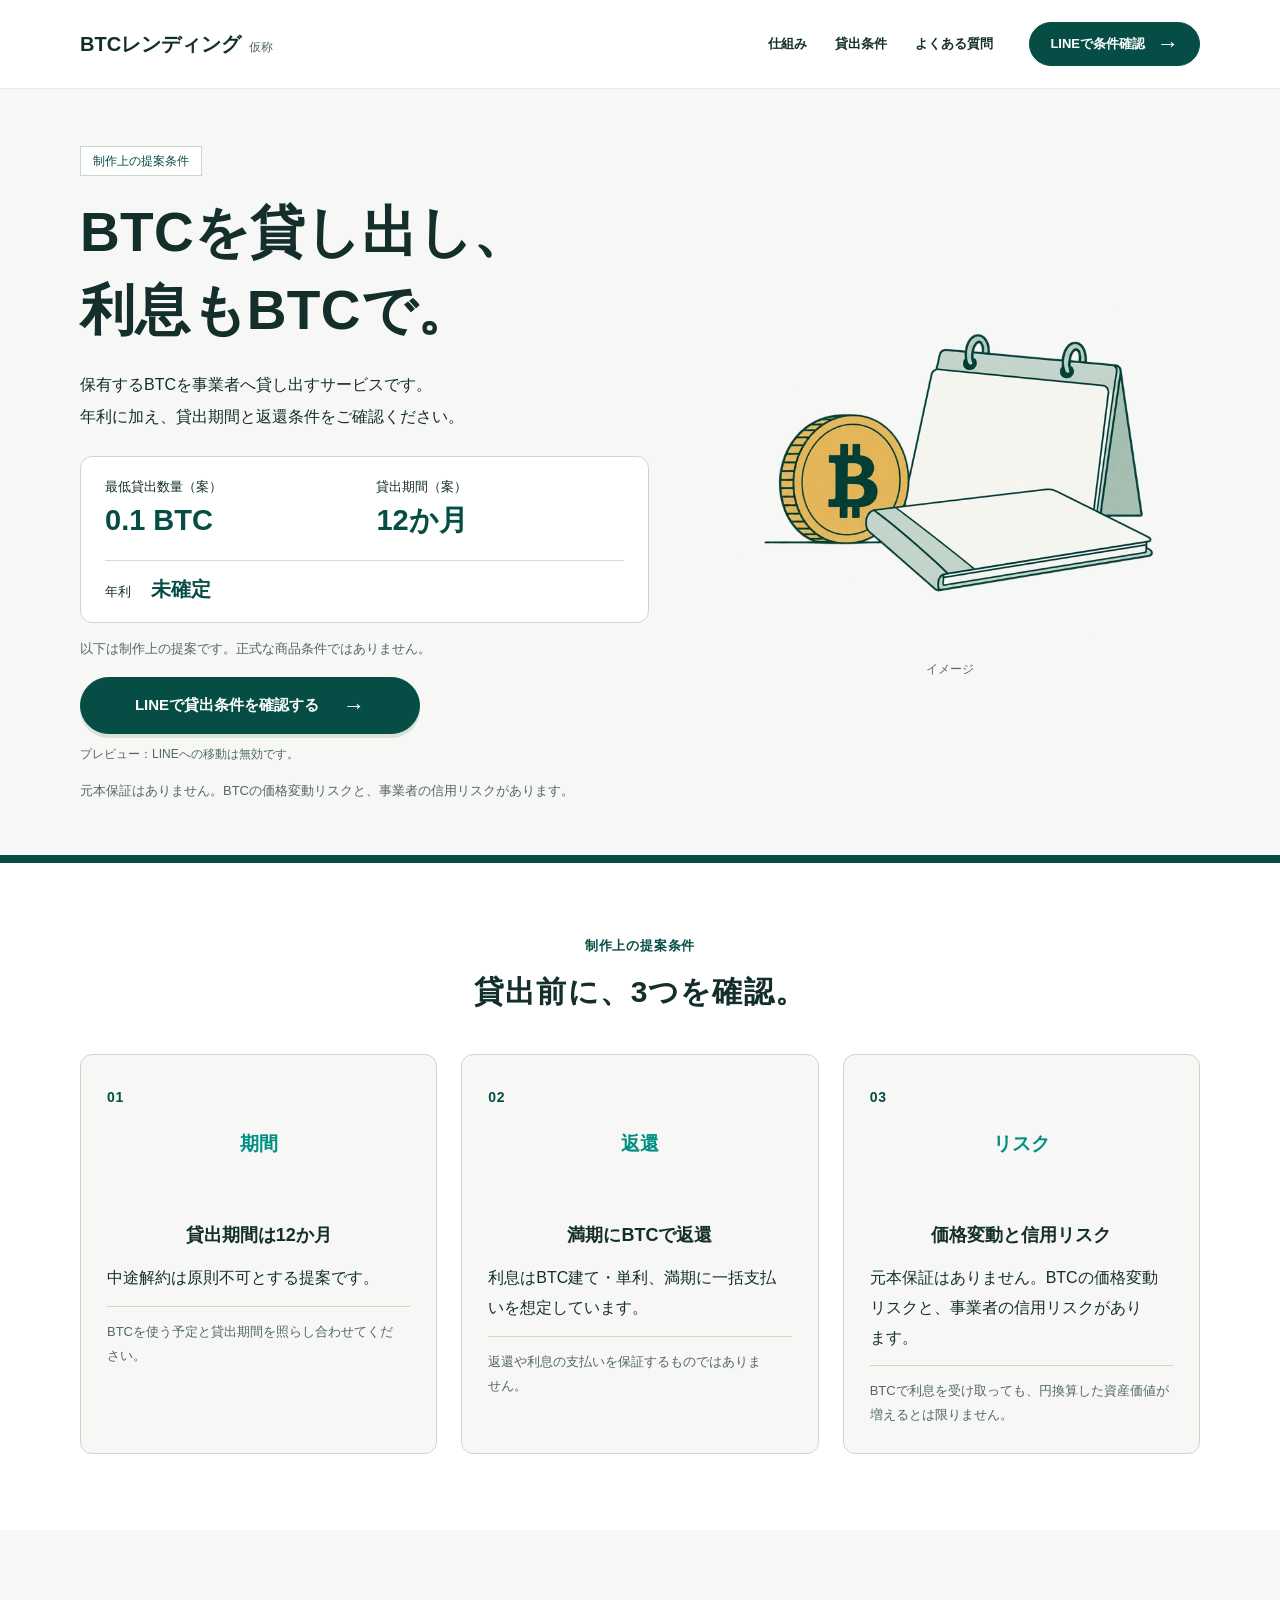
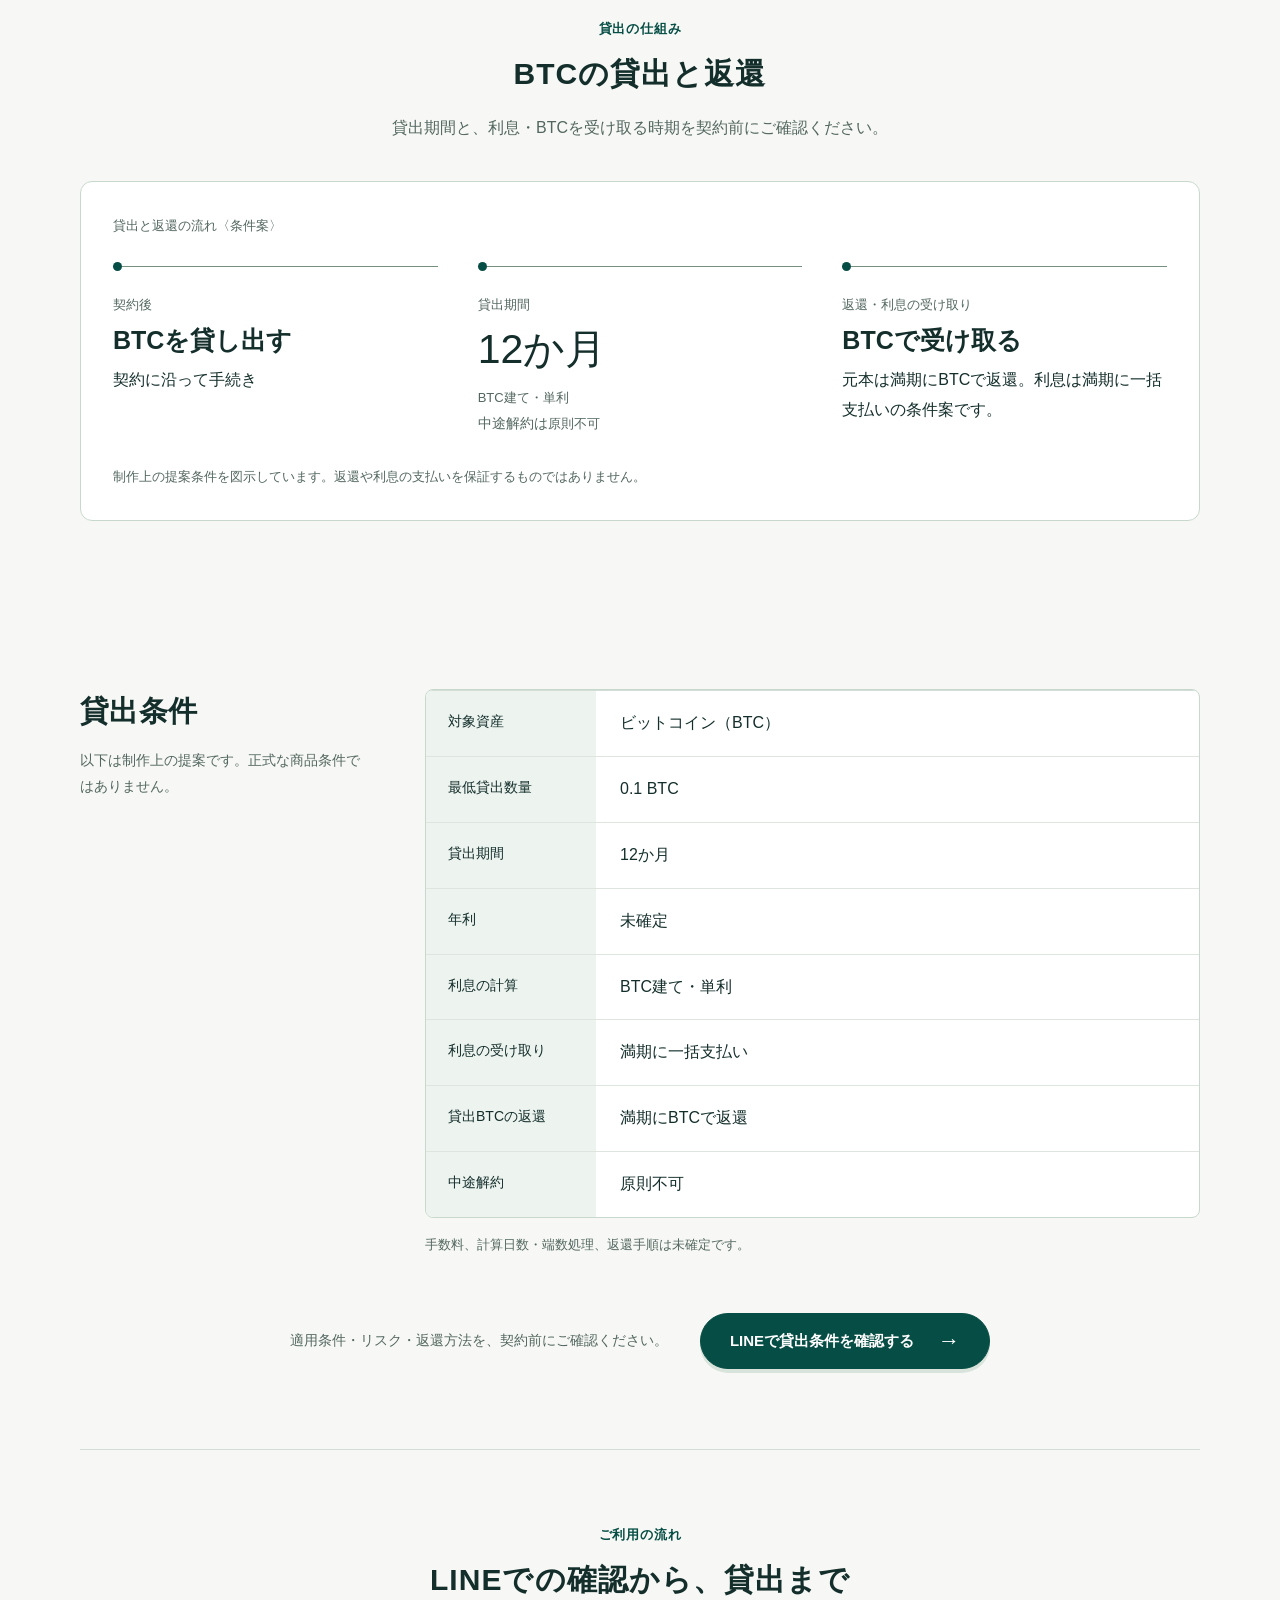
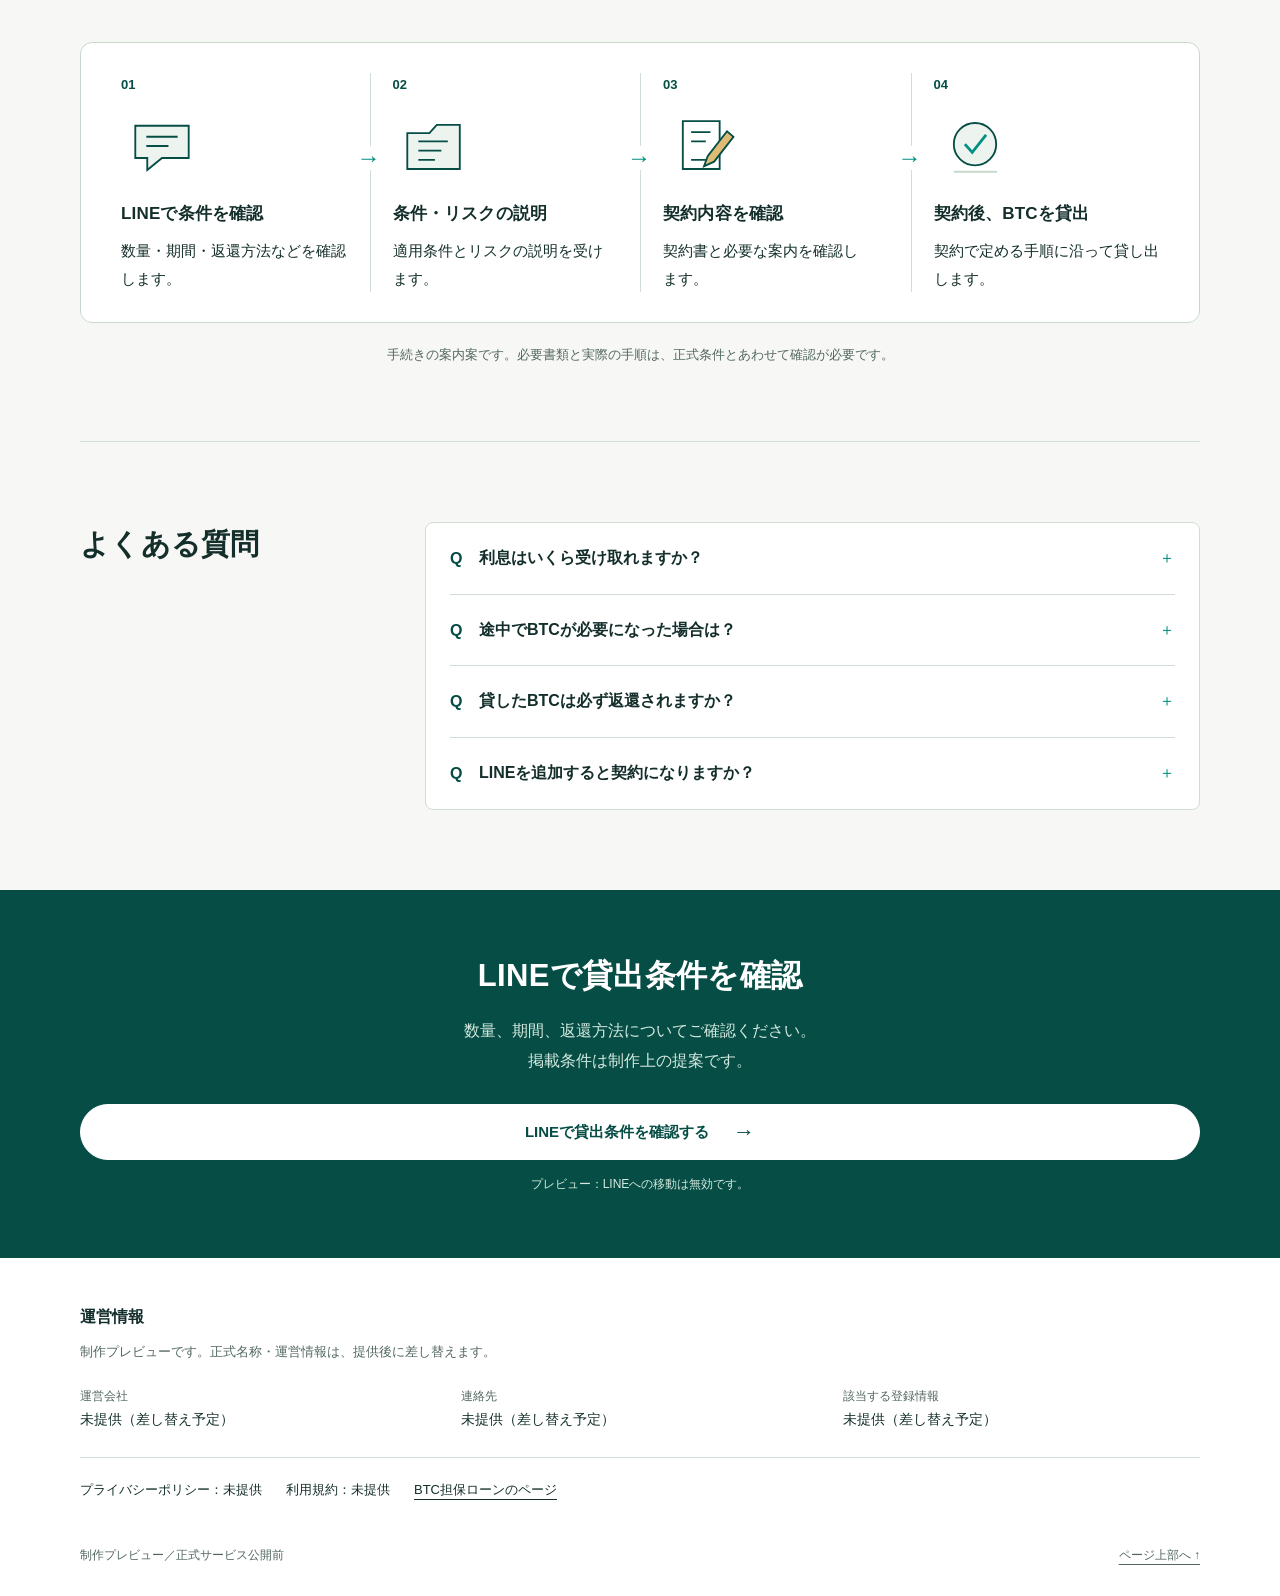
==== commit 42c80dc2: "Align financial LP layout with reference using original explanatory illustrations" ====
--- a/lending/index.html
+++ b/lending/index.html
@@ -6,13 +6,15 @@
   <meta name="robots" content="noindex, nofollow">
   <meta name="description" content="BTCを貸し出し、BTC建ての利息を受け取るレンディング。仕組みと検討中の貸出条件、リスクをご案内する制作プレビューです。">
   <title>BTCレンディング｜貸出条件のご案内</title>
-  <link rel="stylesheet" href="../styles.css"><link rel="stylesheet" href="../visuals.css">
+  <link rel="stylesheet" href="../styles.css">
+  <link rel="stylesheet" href="../visuals.css">
+  <link rel="stylesheet" href="../reference-v5.css">
   <script src="../site-config.js" defer></script>
   <script src="config.js" defer></script>
   <script src="lending.js" defer></script>
-  <script src="../site.js" defer></script>
+  <script src="../site.js?v=5" defer></script>
 </head>
-<body class="lending-page">
+<body class="lending-page reference-page">
   <a class="skip-link" href="#main">本文へ移動</a>
   <header class="site-header" id="top">
     <div class="container header-inner">
@@ -31,7 +33,7 @@
  <div class="hero-copy">
   <p class="proposal-label" data-lend="proposalStatus">制作上の提案条件</p>
   <h1 id="hero-title"><span>BTCを貸し出し、</span><span>利息もBTCで。</span></h1>
-  <p class="hero-lead">保有するBTCを事業者に貸し出すレンディング。年利に加え、貸出期間と返還条件をご確認ください。</p>
+  <p class="hero-lead"><span class="phrase">保有するBTCを事業者へ貸し出すサービスです。</span><span class="phrase">年利に加え、貸出期間と返還条件をご確認ください。</span></p>
   <dl class="proposal-terms">
    <div><dt>最低貸出数量（案）</dt><dd data-lend="minimum">0.1 BTC</dd></div>
    <div><dt>貸出期間（案）</dt><dd data-lend="term">12か月</dd></div>
@@ -42,30 +44,53 @@
   <p class="hero-note" data-line-note>プレビュー：LINEへの移動は無効です。</p>
   <p class="hero-risk" data-lend="riskText">元本保証はありません。BTCの価格変動リスクと、事業者の信用リスクがあります。</p>
  </div>
- <div class="hero-aside visual-hero-aside">
-  <figure class="primary-visual lending-primary-visual">
-   <img src="../assets/lending-editorial-v4.webp" srcset="../assets/lending-editorial-v4-small.webp 768w, ../assets/lending-editorial-v4.webp 1440w" sizes="(max-width:700px) calc(100vw - 40px), (max-width:1184px) 44vw, 484px" width="1440" height="1080" alt="BTCモチーフ、契約書類、貸出期間を表すカレンダーのイラスト" fetchpriority="high">
-   <figcaption>BTCの貸出と契約期間を表すイメージ</figcaption>
-  </figure>
+ <figure class="hero-media lending-hero-media primary-visual lending-primary-visual">
+  <img src="../assets/lending-overview-v5.webp" srcset="../assets/lending-overview-v5-small.webp 768w, ../assets/lending-overview-v5.webp 1200w" sizes="(max-width:700px) calc(100vw - 40px), (max-width:1184px) 44vw, 560px" width="1200" height="900" alt="BTCの貸出をイメージしたイラスト" fetchpriority="high" decoding="async">
+  <figcaption>イメージ</figcaption>
+ </figure>
+</section>
+<section class="feature-section reference-features" aria-labelledby="features-title"><div class="container">
+ <div class="central-section-heading">
+  <p class="section-kicker" data-lend="proposalStatus">制作上の提案条件</p>
+  <h2 id="features-title">貸出前に、3つを確認。</h2>
  </div>
-</section>
-<section class="section lending-mechanism" id="mechanism"><div class="container">
- <div class="lending-mechanism-heading"><h2>BTCの貸出と返還</h2><p>貸出期間と、利息・BTCを受け取る時期を契約前にご確認ください。</p></div>
+ <div class="feature-columns">
+  <article class="feature-tile">
+   <span class="feature-no" aria-hidden="true">01</span>
+   <div class="feature-mark feature-mark-words" aria-hidden="true">期間</div>
+   <h3>貸出期間は<span data-lend="term">12か月</span></h3>
+   <p>中途解約は<span data-lend="earlyTermination">原則不可</span>とする提案です。</p>
+   <p class="note">BTCを使う予定と貸出期間を照らし合わせてください。</p>
+  </article>
+  <article class="feature-tile">
+   <span class="feature-no" aria-hidden="true">02</span>
+   <div class="feature-mark feature-mark-words" aria-hidden="true">返還</div>
+   <h3 data-lend="principalReturn">満期にBTCで返還</h3>
+   <p>利息は<span data-lend="interestMethod">BTC建て・単利</span>、<span data-lend="interestPayment">満期に一括支払い</span>を想定しています。</p>
+   <p class="note">返還や利息の支払いを保証するものではありません。</p>
+  </article>
+  <article class="feature-tile">
+   <span class="feature-no" aria-hidden="true">03</span>
+   <div class="feature-mark feature-mark-words" aria-hidden="true">リスク</div>
+   <h3>価格変動と信用リスク</h3>
+   <p data-lend="riskText">元本保証はありません。BTCの価格変動リスクと、事業者の信用リスクがあります。</p>
+   <p class="note">BTCで利息を受け取っても、円換算した資産価値が増えるとは限りません。</p>
+  </article>
+ </div>
+</div></section>
+<section class="section lending-mechanism" id="mechanism" aria-labelledby="mechanism-title"><div class="container">
+ <div class="central-section-heading">
+  <p class="section-kicker">貸出の仕組み</p>
+  <h2 id="mechanism-title">BTCの貸出と返還</h2>
+  <p>貸出期間と、利息・BTCを受け取る時期を契約前にご確認ください。</p>
+ </div>
  <figure class="lending-journey" aria-labelledby="journey-title">
    <figcaption class="journey-title" id="journey-title">貸出と返還の流れ〈条件案〉</figcaption>
    <div class="journey-node"><span>契約後</span><strong>BTCを貸し出す</strong><p>契約に沿って手続き</p></div>
-   <div class="journey-period"><span>貸出期間</span><strong data-lend="term">12か月</strong><p><span data-lend="interestMethod">BTC建て・単利</span><br>中途解約は<span data-lend="earlyTermination">中途解約は原則不可</span></p></div>
+   <div class="journey-period"><span>貸出期間</span><strong data-lend="term">12か月</strong><p><span data-lend="interestMethod">BTC建て・単利</span><br>中途解約は<span data-lend="earlyTermination">原則不可</span></p></div>
    <div class="journey-node"><span>返還・利息の受け取り</span><strong>BTCで受け取る</strong><p data-lend="maturityDescription">元本は満期にBTCで返還。利息は満期に一括支払いの条件案です。</p></div>
    <p class="note">制作上の提案条件を図示しています。返還や利息の支払いを保証するものではありません。</p>
   </figure>
-</div></section>
-<section class="section lending-risk-section"><div class="container">
- <div class="section-heading"><h2>貸出前に確認すること</h2></div>
- <div class="risk-grid">
-  <article class="risk-item"><span class="risk-label">資産価値</span><h3>BTCの価格変動</h3><p>BTCで利息を受け取っても、円換算した資産価値が増えるとは限りません。</p></article>
-  <article class="risk-item"><span class="risk-label">返還・支払い</span><h3>事業者の信用リスク</h3><p>BTCの返還や利息の支払いが滞るリスクがあります。元本は保証されません。</p></article>
-  <article class="risk-item"><span class="risk-label">資金計画</span><h3>貸出期間中の利用</h3><p data-lend="liquidityDescription">中途解約は原則不可とする提案です。BTCを使う予定と貸出期間を照らし合わせてください。</p></article>
- </div>
 </div></section>
 <section class="section container" id="conditions"><div class="information-grid">
  <div class="information-heading"><h2>貸出条件</h2><p data-lend="proposalExplanation">以下は制作上の提案です。正式な商品条件ではありません。</p></div>
@@ -80,9 +105,10 @@
   <div><dt>中途解約</dt><dd data-lend="earlyTermination">原則不可</dd></div>
  </dl><p class="note proposal-description" data-lend="unresolvedItems">手数料、計算日数・端数処理、返還手順は未確定です。</p></div>
 </div><div class="inline-cta"><p>適用条件・リスク・返還方法を、契約前にご確認ください。</p><a class="btn" data-line role="link" aria-disabled="true" tabindex="0">LINEで貸出条件を確認する</a></div></section>
-<section class="section process-section container" id="process">
- <div class="section-heading process-heading"><h2><span class="phrase">LINEから</span><span class="phrase">貸出まで</span></h2>
-  <figure class="process-vignette"><img src="../assets/conditions-editorial-v4-small.webp" width="768" height="576" alt="" loading="lazy" decoding="async"></figure>
+<section class="section process-section container" id="process" aria-labelledby="process-title">
+ <div class="central-section-heading">
+  <p class="section-kicker">ご利用の流れ</p>
+  <h2 id="process-title"><span class="phrase">LINEでの確認から、</span><span class="phrase">貸出まで</span></h2>
  </div>
  <ol class="process-list"></ol>
  <p class="note" data-lend="processNote">手続きの案内案です。必要書類と実際の手順は、正式条件とあわせて確認が必要です。</p>
--- a/visuals.css
+++ b/visuals.css
@@ -75,3 +75,9 @@
  .process-heading h2{font-size:26px;line-height:1.65}
 }
 @media(max-width:360px){:root{--vignette-width:112px}.process-heading h2{font-size:24px}.loan-mechanism h2{font-size:23px}}
+
+/* Tablet: keep the short endpoint phrase on a single line. */
+@media (min-width:701px) and (max-width:1050px) {
+  .payment-line { grid-template-columns: minmax(160px,1fr) 2fr minmax(120px,1fr); gap:16px; }
+  .payment-end strong { font-size:20px; white-space:nowrap; }
+}
--- a/reference-v5.css
+++ b/reference-v5.css
@@ -0,0 +1,187 @@
+/* v5 — Fintertech本体を構成・図解・情報密度の基準とした独自デザイン。 */
+:root{
+ --section:88px;--radius:8px;--panel-radius:12px;--button-radius:999px;
+ --v5-paper:#f4f6f2;--v5-soft:#edf3ef;--v5-rule:#c8d8cd;
+ --v5-shadow:0 8px 24px rgba(20,47,43,.06);
+}
+.reference-page{background:var(--paper)}
+.reference-page h1,.reference-page h2,.reference-page h3{font-weight:750}
+.reference-page .site-header{background:rgba(255,255,255,.98);border-top:0;border-bottom:1px solid #e4eae4}
+.reference-page .header-inner{min-height:88px}
+.reference-page .brand{font-size:20px;letter-spacing:0}
+.reference-page .header-nav{font-weight:700;font-size:13px}
+.reference-page .btn{border-radius:var(--button-radius);background:var(--green);font-size:15px;min-height:56px;padding-inline:29px;box-shadow:0 4px 0 #d8e4db}
+.reference-page .btn:hover{background:#076257}
+.reference-page .btn:after{content:'→';font-size:22px;line-height:1}
+.reference-page .btn-small{font-size:13px;min-height:43px;padding:10px 20px;box-shadow:none}
+.reference-page .hero{grid-template-columns:minmax(0,1.14fr) minmax(0,1fr);gap:52px;padding-block:56px 52px;align-items:center}
+.reference-page .eyebrow{font-size:14px;letter-spacing:.04em;margin-bottom:19px}
+.reference-page h1{font-size:clamp(38px,4.3vw,56px);line-height:1.42;letter-spacing:.005em}
+.reference-page .hero-lead{font-size:16px;line-height:1.95;margin-top:20px;max-width:540px;text-wrap:pretty}
+.reference-page .hero-lead>span{display:block}
+.reference-page .hero-terms{background:white;border:1px solid var(--v5-rule);border-radius:var(--panel-radius);padding:20px 24px;gap:16px 24px;margin-block:25px 14px}
+.reference-page .hero-terms .rate-term{border-bottom:1px solid var(--line);padding-bottom:12px;gap:20px}
+.reference-page .hero-terms .rate-term dd{font-size:46px;color:var(--green);letter-spacing:0}
+.reference-page .hero-terms dt{color:var(--ink);font-size:13px}
+.reference-page .hero-terms dd{font-size:27px;color:var(--green)}
+.reference-page .contract-note{font-size:13px;margin-bottom:16px}
+.reference-page .hero-cta{width:auto;min-width:340px}
+.reference-page .hero-note{font-size:12px;margin-top:10px}
+.reference-page .hero-risk{font-size:13px;margin-top:14px;max-width:510px}
+.reference-page .primary-visual img{aspect-ratio:4/3;height:auto;width:100%;object-fit:contain;object-position:center;mix-blend-mode:normal}
+.reference-page .primary-visual figcaption{border:0;padding:0;text-align:center;font-size:12px;color:var(--muted);margin-top:16px}
+.reference-page .section-kicker{font-size:13px;font-weight:700;color:var(--green);letter-spacing:.06em;line-height:1.7;margin:0 0 10px}
+.reference-page .central-section-heading{text-align:center;max-width:850px;margin:0 auto 38px}
+.reference-page .central-section-heading h2{font-size:30px;line-height:1.6;letter-spacing:.035em;text-wrap:balance}
+.reference-page .central-section-heading>p:not(.section-kicker){margin-top:15px;font-size:16px;color:var(--muted)}
+.reference-page .feature-section{background:white;border-top:8px solid var(--green);padding:72px 0 76px}
+.reference-page .feature-columns{display:grid;grid-template-columns:repeat(3,minmax(0,1fr));gap:24px}
+.reference-page .feature-tile{position:relative;background:var(--paper);border:1px solid var(--v5-rule);border-radius:var(--panel-radius);padding:30px 26px 26px}
+.reference-page .feature-no{display:block;font-size:14px;color:var(--green);font-weight:700;letter-spacing:.05em;margin-bottom:20px}
+.reference-page .feature-mark{display:flex;justify-content:center;align-items:baseline;gap:6px;height:80px;font-size:49px;line-height:1.35;font-weight:750;color:var(--emerald);letter-spacing:0}
+.reference-page .feature-mark small{font-size:20px;font-weight:700}
+.reference-page .feature-mark-words{display:block;text-align:center;font-size:19px;line-height:1.5}
+.reference-page .feature-mark-words span{display:block;font-size:29px}
+.reference-page .feature-tile h3{font-size:18px;text-align:center;margin:12px 0 14px;letter-spacing:0}
+.reference-page .feature-tile p{font-size:16px;line-height:1.85;text-wrap:pretty}
+.reference-page .feature-tile .note{font-size:13px;margin-top:13px;padding-top:13px;border-top:1px solid var(--v5-rule)}
+.reference-page .loan-mechanism{border:0;padding-block:82px}
+.reference-page .loan-mechanism h2{margin-bottom:0}
+.reference-page .loan-mechanism-layout{display:block}
+.reference-page .loan-mechanism .flow{display:grid;grid-template-columns:repeat(3,minmax(0,1fr));gap:52px}
+.reference-page .loan-mechanism .flow-step{border:0;padding:0;margin:0;position:relative;text-align:center}
+.reference-page .loan-mechanism .flow-step:before{content:none}
+.reference-page .loan-mechanism .flow-step:not(:last-child):after{content:'→';position:absolute;right:-36px;top:53px;font-size:27px;color:var(--emerald)}
+.reference-page .flow-illustration{height:118px;max-width:170px;margin:0 auto 16px;color:var(--green)}
+.reference-page .flow-illustration svg{width:100%;height:100%}
+.reference-page .flow-number{display:block;font-size:13px;color:var(--green);font-weight:700;margin-bottom:7px;letter-spacing:.08em}
+.reference-page .loan-mechanism .flow-step h3{font-size:19px;line-height:1.65;margin-bottom:12px}
+.reference-page .loan-mechanism .flow-step p{font-size:16px;text-align:left;line-height:1.85}
+.reference-page .mechanism-description>.note{text-align:center;font-size:13px;margin-top:28px}
+.reference-page .loan-mechanism .loan-map{display:grid;grid-template-columns:1fr 1fr;gap:20px 50px;margin:38px auto 0;max-width:900px;background:white;border:1px solid var(--line);border-radius:var(--panel-radius);padding:30px 38px;box-shadow:var(--v5-shadow)}
+.reference-page .map-title{grid-column:1/-1;text-align:center;margin:0;font-size:16px}
+.reference-page .map-value{display:block;text-align:center;grid-row:2}
+.reference-page .map-value strong{display:block;font-size:31px;line-height:1.6;margin-top:5px}
+.reference-page .map-value.loan-limit strong{font-size:36px}
+.reference-page .valuation-track{grid-column:1/-1;grid-row:3;width:min(100%,520px);margin:0 auto;height:14px;border-radius:7px;overflow:hidden}
+.reference-page .loan-map .note{grid-column:1/-1;text-align:center;margin:0}
+.reference-page .repayment-section{background:white;border:0}
+.reference-page .repayment-head{gap:60px;align-items:center;margin-bottom:40px}
+.reference-page .repayment-head h2{font-size:33px}
+.reference-page .repayment-head>p{font-size:16px;line-height:1.95}
+.reference-page .payment-line{background:var(--paper);border-bottom:2px solid var(--green);border-radius:10px 10px 0 0;padding:28px 26px;gap:20px;grid-template-columns:minmax(170px,1fr) 2fr minmax(130px,1fr)}
+.reference-page .payment-end strong{font-size:21px;white-space:nowrap}
+.reference-page .payment-period{background:transparent;padding:0 8px}
+.reference-page .payment-period strong{font-size:17px;color:var(--green)}
+.reference-page .repayment-options{gap:60px}
+.reference-page .repayment-option h3{font-size:21px}
+.reference-page .currency-label{border-radius:50%;border-color:var(--v5-rule);color:var(--green);background:var(--v5-soft);font-weight:700}
+.reference-page .repayment-note{background:var(--paper);border:0;padding:16px 20px;border-radius:6px;font-size:13px}
+.reference-page .calculator-section{background:#e7eee9;border-block:1px solid var(--line)}
+.reference-page .calculator-heading{display:block;text-align:center;margin-bottom:34px}
+.reference-page .calculator-heading h2{font-size:31px}
+.reference-page .calculator-heading>p{margin-top:14px}
+.reference-page .calculator-wrap{background:white;border:1px solid var(--v5-rule);border-radius:var(--panel-radius);box-shadow:var(--v5-shadow);overflow:hidden}
+.reference-page .calc-form{padding:38px 42px}
+.reference-page .input-wrap{border-radius:7px;background:var(--paper)}
+.reference-page .input-wrap input{background:transparent}
+.reference-page .calc-results{background:var(--green);padding:38px 42px}
+.reference-page .calc-results .eyebrow{font-size:14px;color:white}
+.reference-page .calculator-footnote{font-size:13px;max-width:980px;margin-inline:auto}
+.reference-page .inline-cta{justify-content:center;gap:32px;padding-top:26px}
+.reference-page .inline-cta p{font-size:14px}
+.reference-page .information-grid{grid-template-columns:280px minmax(0,1fr);gap:65px}
+.reference-page #terms,.reference-page #conditions{padding-block:80px}
+.reference-page .terms-list{border:1px solid var(--v5-rule);background:white;border-radius:8px;overflow:hidden}
+.reference-page .terms-list>div{grid-template-columns:170px minmax(0,1fr);gap:0;padding:0;border-bottom:1px solid #dde5de}
+.reference-page .terms-list>div:last-child{border-bottom:0}
+.reference-page .terms-list dt{padding:18px 22px;background:var(--v5-soft);font-size:14px;color:var(--ink)}
+.reference-page .terms-list dd{padding:18px 24px;font-size:16px}
+.reference-page .risk-strip{background:transparent;border-left:3px solid var(--emerald);padding:8px 0 8px 18px;margin-top:28px}
+.reference-page .process-section{padding-block:74px;border-top:1px solid var(--line)}
+.reference-page .process-list{gap:0;border:1px solid var(--v5-rule);background:white;border-radius:var(--panel-radius);padding:30px 18px;counter-reset:process}
+.reference-page .process-list li{position:relative;border:0;padding:0 22px}
+.reference-page .process-list li+li{border-left:1px solid var(--line)}
+.reference-page .process-list li:before{display:block;font-size:13px;font-weight:700;color:var(--green);position:static;margin:0 0 14px}
+.reference-page .process-list li:not(:last-child):after{content:'→';position:absolute;right:-11px;top:73px;background:white;color:var(--emerald);font-size:24px;z-index:1;line-height:1}
+.reference-page .process-icon{display:block;width:82px;height:70px;color:var(--green);margin-bottom:20px}
+.reference-page .process-list h3{font-size:17px;margin-bottom:10px}
+.reference-page .process-list p{font-size:15px;line-height:1.85;text-wrap:pretty}
+.reference-page .process-list+.note{margin-top:20px;text-align:center;font-size:13px}
+.reference-page .faq-section{padding-block:80px;border-top:1px solid var(--line)}
+.reference-page .faq-list{background:white;border-radius:8px;border:1px solid var(--line);padding-inline:24px}
+.reference-page .faq-list details:last-child{border-bottom:0}
+.reference-page .faq-list summary{padding-left:29px;font-size:16px;line-height:1.8}
+.reference-page .faq-list summary:before{content:'Q';position:absolute;left:0;top:22px;color:var(--green);font-weight:750}
+.reference-page .faq-list details p{font-size:16px;padding-left:29px}
+.reference-page .final-cta{background:var(--green);padding-block:62px}
+.reference-page .final-inner{display:block;text-align:center}
+.reference-page .final-cta h2{font-size:31px}
+.reference-page .final-cta p{font-size:16px;margin-top:16px;line-height:1.9}
+.reference-page .final-action{margin-top:27px;min-width:0}
+.reference-page .final-cta .btn{min-width:390px;background:white;color:var(--green);box-shadow:none;border-color:white}
+.reference-page .final-cta .note{margin-top:13px;font-size:12px}
+.reference-page .site-footer{background:white;padding-block:44px 30px}
+.reference-page .footer-bottom{padding-top:22px}
+.reference-page .proposal-label{border:1px solid var(--v5-rule);background:white;font-size:12px;padding:5px 12px;margin-bottom:17px}
+.reference-page .proposal-terms{background:white;border:1px solid var(--v5-rule);border-radius:var(--panel-radius);padding:18px 24px;margin-block:24px 14px;gap:18px 24px}
+.reference-page .proposal-terms dt{font-size:13px;color:var(--ink)}
+.reference-page .proposal-terms dd{font-size:29px;color:var(--green)}
+.reference-page .proposal-terms .pending-rate{border-top:1px solid var(--line);padding-top:13px;gap:20px}
+.reference-page .proposal-terms .pending-rate dd{font-size:20px}
+.reference-page .lending-mechanism{background:var(--paper);border:0}
+.reference-page .lending-mechanism .lending-journey{padding:32px;background:white;border:1px solid var(--v5-rule);border-radius:var(--panel-radius)}
+.reference-page .lending-mechanism-heading{display:block;text-align:center;max-width:800px;margin-inline:auto}
+.reference-page .lending-mechanism-heading p{margin-top:14px}
+.reference-page .lending-risk-section{background:white;border:0}
+.reference-page .lending-risk-section .risk-grid{border-top:1px solid var(--line);padding-top:30px}
+.reference-page .risk-item .risk-label{color:var(--green)}
+.reference-page .feature-tile .feature-mark[data-lend]{font-size:32px;padding-top:10px;white-space:normal}
+@media (min-width:1051px){.reference-page .site-header{position:sticky;top:0;z-index:25}html{scroll-padding-top:112px}}
+@media(max-width:1050px){
+ .reference-page .hero{gap:30px;padding-block:44px}.reference-page h1{font-size:43px}.reference-page .hero-cta{min-width:0;width:100%}
+ .reference-page .header-inner{gap:22px}.reference-page .brand{font-size:18px}.reference-page .header-nav{gap:17px}.reference-page .btn-small{padding-inline:15px}
+ .reference-page .hero-terms{padding:19px 20px;gap:12px 18px}.reference-page .hero-terms dd{font-size:23px}.reference-page .hero-terms dd small{font-size:12px}
+ .reference-page .feature-columns{gap:18px}.reference-page .feature-tile{padding:23px 20px}.reference-page .feature-tile h3{font-size:17px}.reference-page .feature-mark{font-size:42px}.reference-page .feature-mark-words{font-size:18px}.reference-page .feature-mark-words span{font-size:25px}
+ .reference-page .loan-mechanism .flow{gap:35px}.reference-page .loan-mechanism .flow-step:not(:last-child):after{right:-26px}.reference-page .loan-mechanism .flow-step h3{font-size:17px}
+ .reference-page .payment-line{padding:25px 18px;grid-template-columns:minmax(160px,1fr) 2fr minmax(120px,1fr);gap:14px}.reference-page .payment-end strong{font-size:20px}.reference-page .payment-period strong{font-size:16px}
+ .reference-page .calc-form,.reference-page .calc-results{padding:30px}.reference-page .information-grid{grid-template-columns:210px minmax(0,1fr);gap:40px}
+ .reference-page .terms-list>div{grid-template-columns:130px minmax(0,1fr)}.reference-page .terms-list dt{padding:16px}.reference-page .terms-list dd{padding:16px 18px}
+ .reference-page .process-list{grid-template-columns:repeat(2,minmax(0,1fr));gap:30px 0}.reference-page .process-list li:nth-child(3){border-left:0}.reference-page .process-list li:nth-child(2):after{display:none}
+ .reference-page .proposal-terms{padding:19px 20px}.reference-page .proposal-terms dd{font-size:25px}
+}
+@media(max-width:800px){
+ .reference-page .hero{grid-template-columns:minmax(0,1.2fr) minmax(0,.9fr);gap:20px}.reference-page h1{font-size:37px}.reference-page .eyebrow{font-size:12px}
+ .reference-page .hero-terms .rate-term dd{font-size:38px}.reference-page .hero-terms dd{font-size:21px}.reference-page .hero-lead>span{display:inline}
+ .reference-page .feature-tile{padding-inline:17px}.reference-page .feature-tile h3{text-align:left}.reference-page .feature-mark{font-size:39px}.reference-page .feature-mark-words{font-size:18px}.reference-page .feature-mark-words span{font-size:23px}
+ .reference-page .information-grid{grid-template-columns:1fr;gap:26px}.reference-page .information-heading p{max-width:none}.reference-page .terms-list>div{grid-template-columns:180px minmax(0,1fr)}
+ .reference-page .loan-mechanism .loan-map{padding:28px}.reference-page .lending-mechanism .lending-journey{padding:28px;gap:24px}
+ .reference-page .central-section-heading h2{font-size:28px}.reference-page .repayment-head{gap:32px}.reference-page .repayment-head h2{font-size:29px}
+}
+@media(max-width:700px){
+ :root{--gutter:20px;--section:58px;--panel-radius:9px}
+ .reference-page .header-inner{min-height:0;padding-top:13px;gap:0}.reference-page .brand{font-size:17px}.reference-page .brand small{font-size:11px;margin-left:6px}.reference-page .header-nav{font-size:12px;gap:25px;margin-top:8px}.reference-page .btn-small{font-size:11px;min-height:34px;padding:7px 12px;gap:8px}.reference-page .btn-small:after{font-size:18px}
+ .reference-page .hero{display:grid;grid-template-columns:1fr;gap:24px;padding:33px 0 36px}.reference-page h1{font-size:34px;line-height:1.45;letter-spacing:0}
+ .reference-page .eyebrow{font-size:12px;margin-bottom:14px}.reference-page .hero-lead{font-size:16px;line-height:1.85;margin-top:18px}.reference-page .hero-lead>span{display:inline}
+ .reference-page .hero-terms{padding:17px 19px;margin:23px 0 13px;gap:13px 18px}.reference-page .hero-terms .rate-term{gap:21px;padding-bottom:13px}.reference-page .hero-terms .rate-term dd{font-size:39px}.reference-page .hero-terms .rate-term dd small{font-size:21px}.reference-page .hero-terms dt{font-size:12px}.reference-page .hero-terms dd{font-size:25px}.reference-page .hero-terms dd small{font-size:12px}
+ .reference-page .contract-note{font-size:12px;margin-bottom:17px}.reference-page .btn{font-size:15px;min-height:56px;padding:15px 18px;gap:18px}.reference-page .btn-small{font-size:11px;min-height:34px;padding:7px 12px;gap:8px}
+ .reference-page .hero-note{font-size:12px}.reference-page .hero-risk{font-size:13px;margin-top:14px}.reference-page .primary-visual{max-width:330px;margin:auto}.reference-page .primary-visual img{height:206px;aspect-ratio:4/3;object-fit:contain}.reference-page .primary-visual figcaption{margin-top:5px;font-size:12px}
+ .reference-page .central-section-heading{margin-bottom:27px;text-align:left}.reference-page .central-section-heading h2{font-size:25px;line-height:1.65;letter-spacing:0;text-wrap:pretty}.reference-page .central-section-heading>p:not(.section-kicker){font-size:16px;margin-top:12px}.reference-page .section-kicker{font-size:12px;margin-bottom:10px}
+ .reference-page .feature-section{padding-block:48px;border-top-width:6px}.reference-page .feature-columns{grid-template-columns:1fr;gap:0;border:1px solid var(--v5-rule);border-radius:var(--panel-radius);background:var(--paper);overflow:hidden}
+ .reference-page .feature-tile{display:grid;grid-template-columns:92px minmax(0,1fr);column-gap:20px;padding:25px 20px;border:0;border-radius:0;background:transparent}.reference-page .feature-tile+.feature-tile{border-top:1px solid var(--v5-rule)}
+ .reference-page .feature-no{grid-column:1;grid-row:1;margin:0;font-size:12px}.reference-page .feature-mark{grid-column:1;grid-row:2/5;justify-content:flex-start;align-items:baseline;align-content:center;flex-wrap:wrap;font-size:39px;line-height:1.2;height:auto;gap:2px;margin-top:9px}.reference-page .feature-mark small{font-size:16px;display:block}.reference-page .feature-mark-words{display:block;text-align:left;font-size:16px;line-height:1.5}.reference-page .feature-mark-words span{font-size:18px}
+ .reference-page .feature-tile h3{grid-column:2;grid-row:1/3;text-align:left;font-size:17px;line-height:1.65;margin:0 0 11px}.reference-page .feature-tile p{grid-column:2;font-size:16px;line-height:1.8}.reference-page .feature-tile .note{grid-column:1/-1;font-size:12px;margin-top:14px;padding-top:13px}
+ .reference-page .loan-mechanism{padding-block:52px}.reference-page .loan-mechanism .flow{display:block}.reference-page .loan-mechanism .flow-step{display:grid;grid-template-columns:94px minmax(0,1fr);column-gap:20px;text-align:left;padding:0 0 30px;margin-bottom:26px;border-bottom:1px solid var(--line)}.reference-page .loan-mechanism .flow-step:last-child{border:0;margin:0;padding:0}
+ .reference-page .flow-illustration{grid-column:1;grid-row:1/4;width:94px;height:90px;margin:0;align-self:center}.reference-page .flow-number{grid-column:2;font-size:12px;margin-bottom:5px}.reference-page .loan-mechanism .flow-step h3{grid-column:2;font-size:17px;margin-bottom:9px}.reference-page .loan-mechanism .flow-step p{grid-column:2;font-size:16px}.reference-page .loan-mechanism .flow-step:not(:last-child):after{content:'↓';right:auto;left:41px;top:auto;bottom:-15px;font-size:23px;background:var(--paper);padding-inline:7px;line-height:1.2}.reference-page .mechanism-description>.note{text-align:left;font-size:12px;margin-top:25px}
+ .reference-page .loan-mechanism .loan-map{gap:17px 20px;padding:24px 20px;margin-top:26px}.reference-page .map-title{font-size:14px}.reference-page .map-value>span{font-size:12px}.reference-page .map-value strong{font-size:25px}.reference-page .map-value.loan-limit strong{font-size:30px}.reference-page .map-value strong small{font-size:12px;margin-left:3px}.reference-page .loan-map .note{font-size:12px;text-align:left}
+ .reference-page .repayment-head{display:block;margin-bottom:25px}.reference-page .repayment-head h2{font-size:28px;line-height:1.6}.reference-page .repayment-head>p{font-size:16px;margin-top:19px;line-height:1.85}.reference-page .payment-line{grid-template-columns:1fr 1fr;gap:22px 14px;padding:20px 17px;margin-bottom:30px}.reference-page .payment-period{grid-column:1/-1;grid-row:1;padding:0 0 18px;border-bottom:1px solid var(--line);font-size:12px}.reference-page .payment-period strong{font-size:16px}.reference-page .payment-end{font-size:12px}.reference-page .payment-end strong{font-size:17px;white-space:normal}.reference-page .repayment-options{gap:26px}.reference-page .repayment-option h3{font-size:19px}.reference-page .repayment-note{font-size:12px;padding:15px 17px}
+ .reference-page .calculator-heading{text-align:left;margin-bottom:25px}.reference-page .calculator-heading h2{font-size:26px}.reference-page .calculator-heading>p{font-size:13px;margin-top:12px}.reference-page .calc-form,.reference-page .calc-results{padding:24px}.reference-page .calculator-footnote{font-size:12px}.reference-page .inline-cta{padding-top:0;margin-top:25px}.reference-page .inline-cta .btn{width:100%}
+ .reference-page #terms,.reference-page #conditions{padding-block:52px}.reference-page .information-grid{display:block}.reference-page .information-heading{margin-bottom:25px}.reference-page .information-heading h2{font-size:26px}.reference-page .information-heading p:not(.section-kicker){font-size:14px;margin-top:12px}.reference-page .terms-list>div{grid-template-columns:104px minmax(0,1fr)}.reference-page .terms-list dt{font-size:12px;padding:16px 12px}.reference-page .terms-list dd{font-size:16px;padding:16px 15px}.reference-page .terms-list .note{font-size:12px}.reference-page .risk-strip{margin-top:24px}
+ .reference-page .process-section{padding-block:52px}.reference-page .process-list{display:block;padding:0 21px}.reference-page .process-list li{display:grid;grid-template-columns:60px minmax(0,1fr);gap:0 20px;padding:25px 0}.reference-page .process-list li+li{border-left:0;border-top:1px solid var(--line)}.reference-page .process-list li:before{grid-column:1;grid-row:1;margin:0 0 8px;font-size:12px}.reference-page .process-icon{grid-column:1;grid-row:2/4;width:60px;height:56px;margin:0}.reference-page .process-list h3{grid-column:2;grid-row:1/3;font-size:17px;margin:0 0 9px}.reference-page .process-list p{grid-column:2;grid-row:3;font-size:16px}.reference-page .process-list li:not(:last-child):after{content:none}.reference-page .process-list+.note{text-align:left;font-size:12px;margin-top:18px}
+ .reference-page .faq-section{padding-block:52px}.reference-page .faq-list{padding-inline:18px}.reference-page .faq-list summary{font-size:16px;padding:19px 24px 19px 26px}.reference-page .faq-list summary:before{top:19px}.reference-page .faq-list details p{padding:0 0 20px 26px;font-size:16px}
+ .reference-page .final-cta{padding-block:43px}.reference-page .final-cta h2{font-size:25px}.reference-page .final-cta p{font-size:15px;margin-top:14px}.reference-page .final-cta .btn{width:100%;min-width:0}.reference-page .final-action{margin-top:24px}.reference-page .site-footer{padding-block:31px 24px}.reference-page .mobile-dock{padding:9px 18px calc(9px + env(safe-area-inset-bottom))}.reference-page .mobile-dock .btn{width:100%;box-shadow:none;min-height:50px;font-size:14px}
+ .reference-page .proposal-terms{padding:18px 20px;gap:14px 21px;margin-top:22px}.reference-page .proposal-terms dd{font-size:26px}.reference-page .proposal-terms .pending-rate{padding-top:13px}.reference-page .proposal-label{margin-bottom:15px}.reference-page .lending-mechanism .lending-journey{padding:25px 23px}.reference-page .lending-mechanism .journey-node p{font-size:16px}.reference-page .lending-mechanism .lending-journey>.note{font-size:12px}.reference-page .lending-risk-section .risk-grid{padding-top:22px}.reference-page .feature-tile .feature-mark[data-lend]{font-size:25px;line-height:1.4;padding-top:0;word-break:normal}
+}
+@media(max-width:374px){.reference-page h1{font-size:31px}.reference-page .brand{font-size:15px}.reference-page .feature-tile{grid-template-columns:83px minmax(0,1fr);gap:0 15px}.reference-page .hero-terms dd{font-size:23px}.reference-page .hero-terms .rate-term dd{font-size:36px}.reference-page .terms-list>div{grid-template-columns:96px minmax(0,1fr)}}
+
+.reference-page .hero-calculator-link{display:inline-flex;gap:12px;align-items:center;font-size:16px;color:var(--green);font-weight:700;margin-top:16px;text-underline-offset:5px}
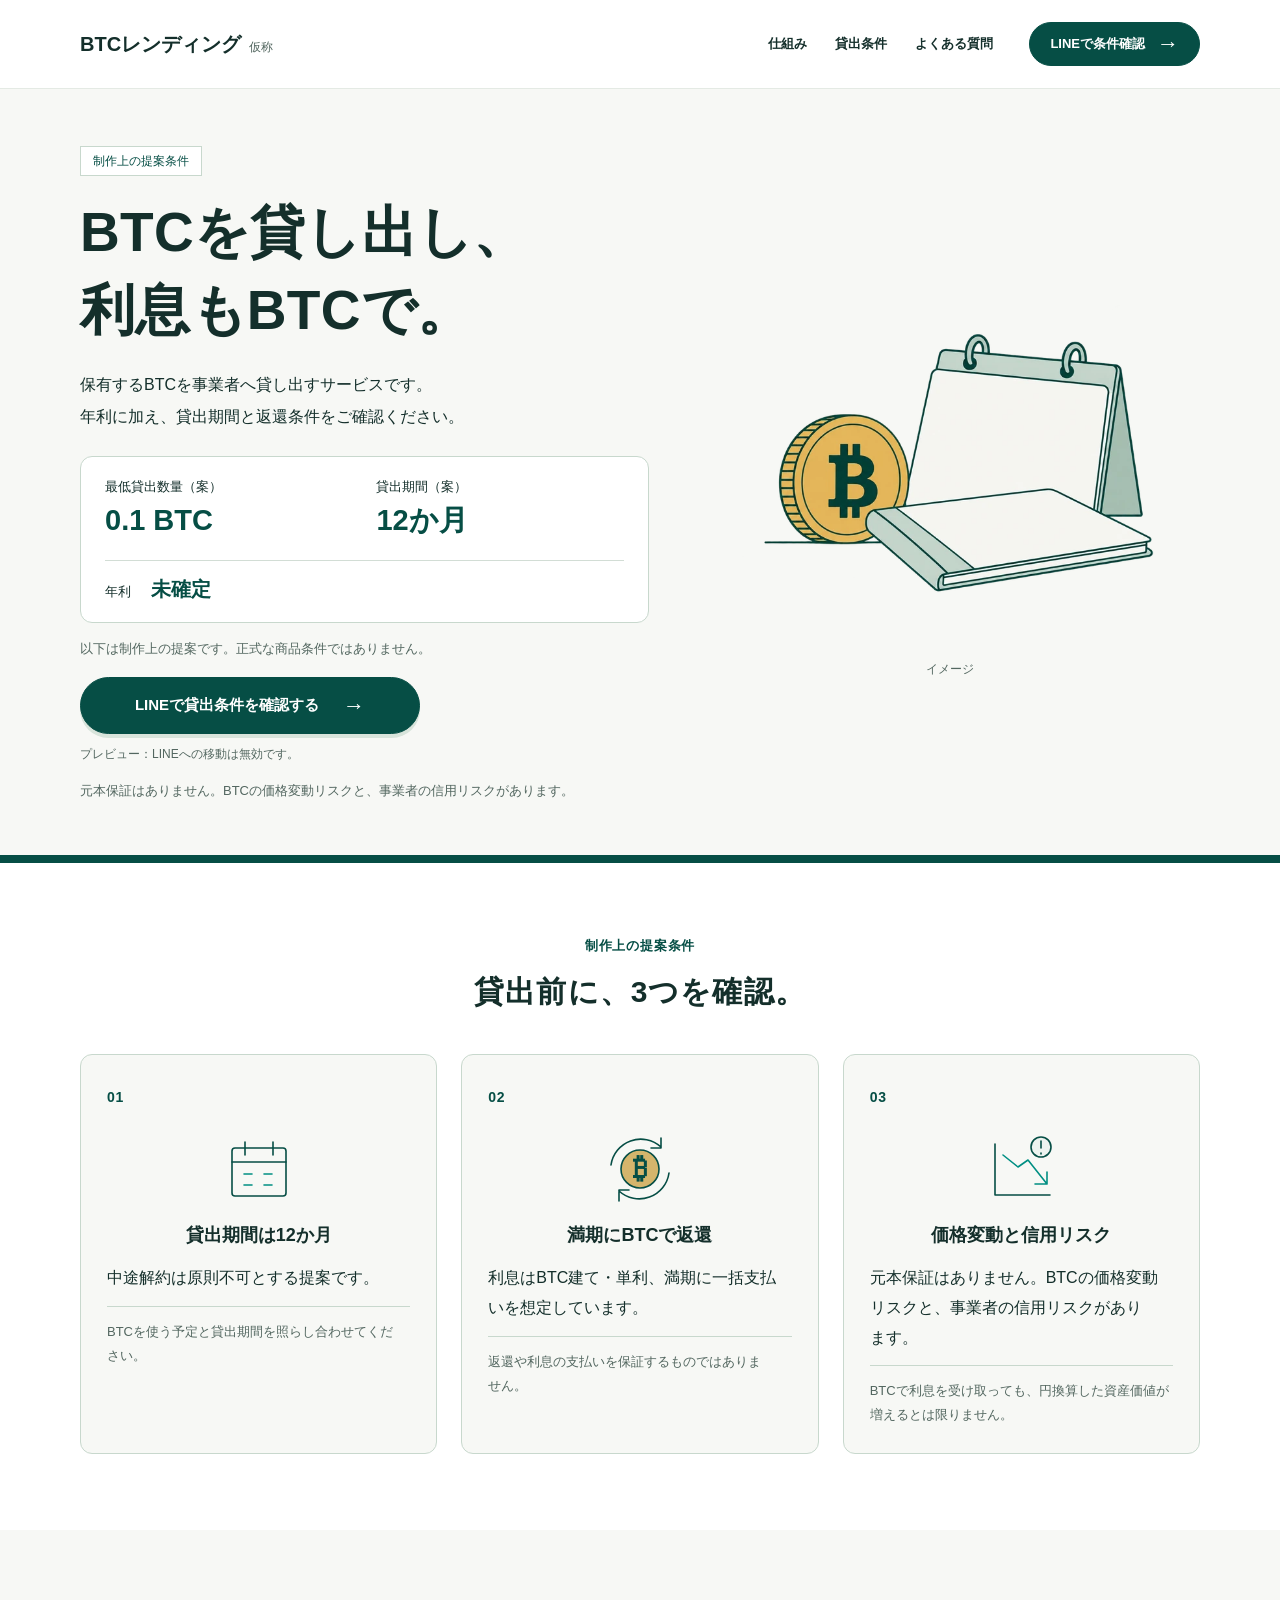
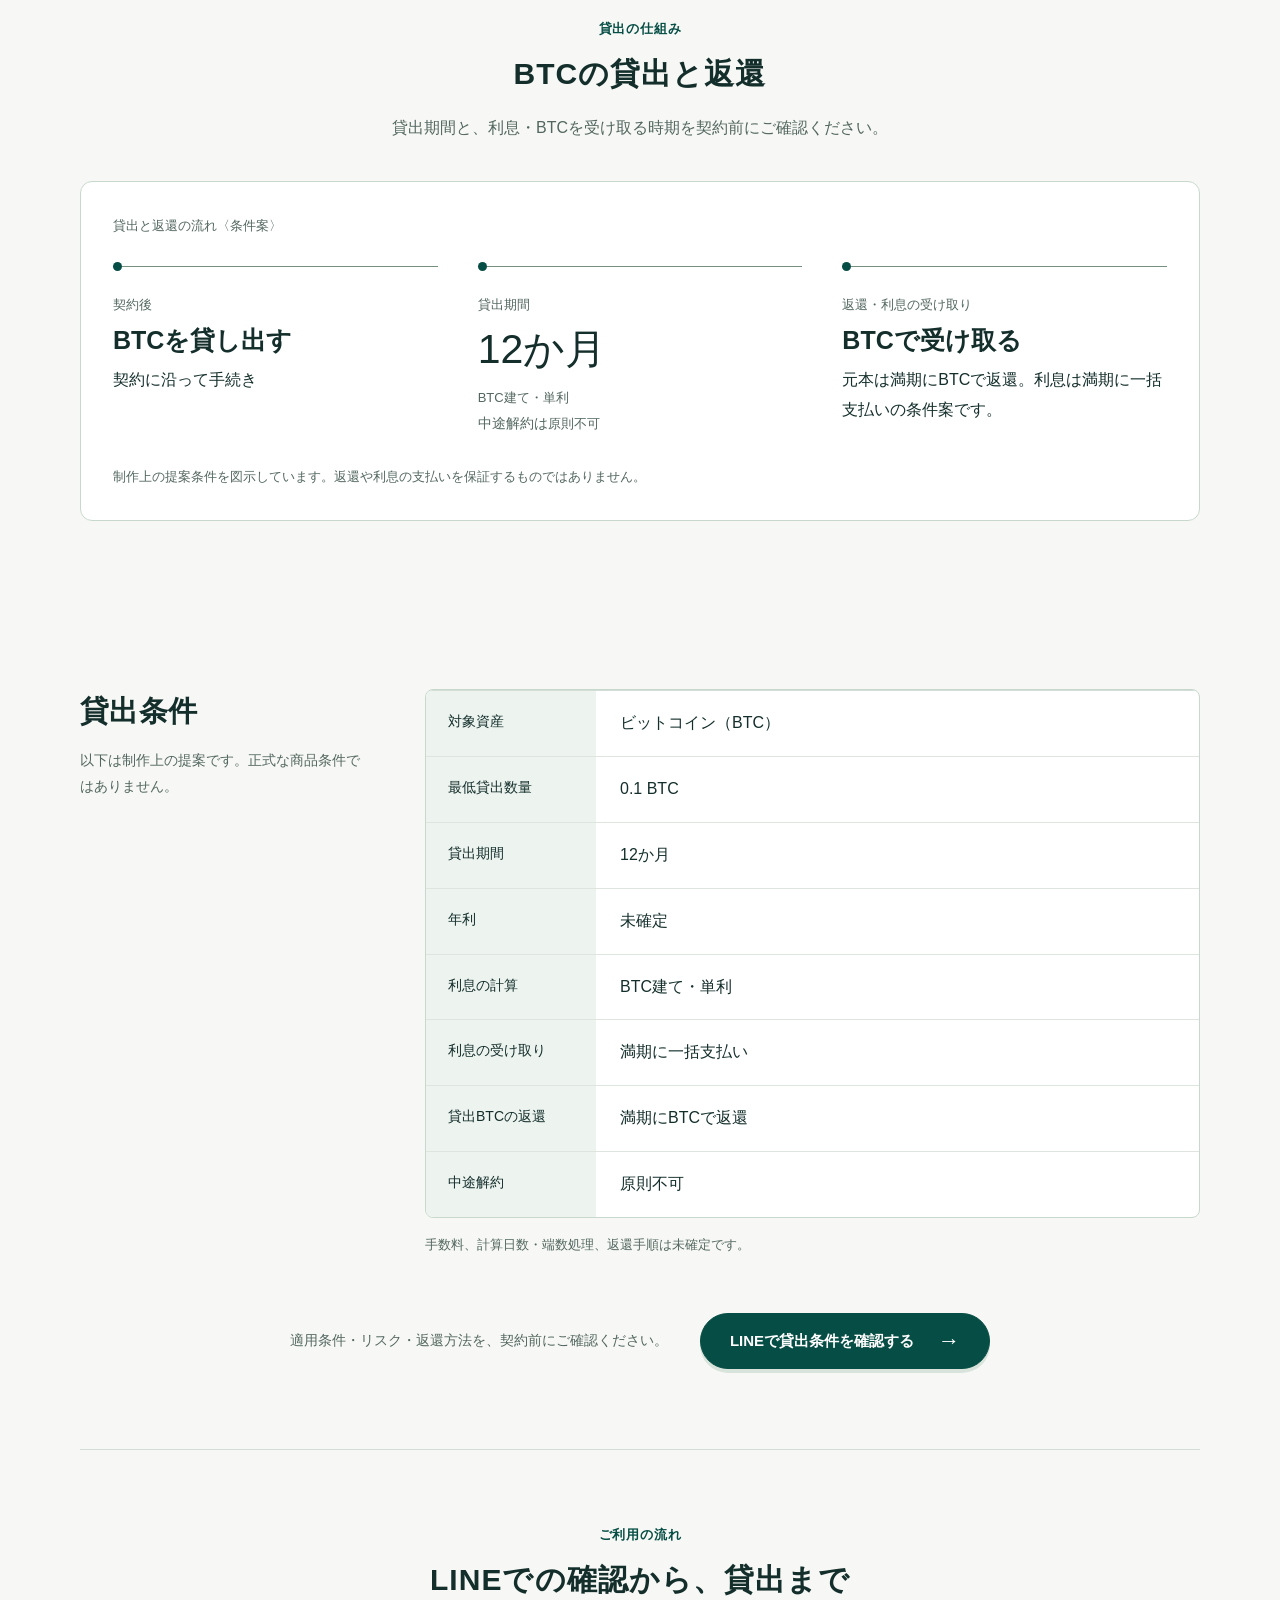
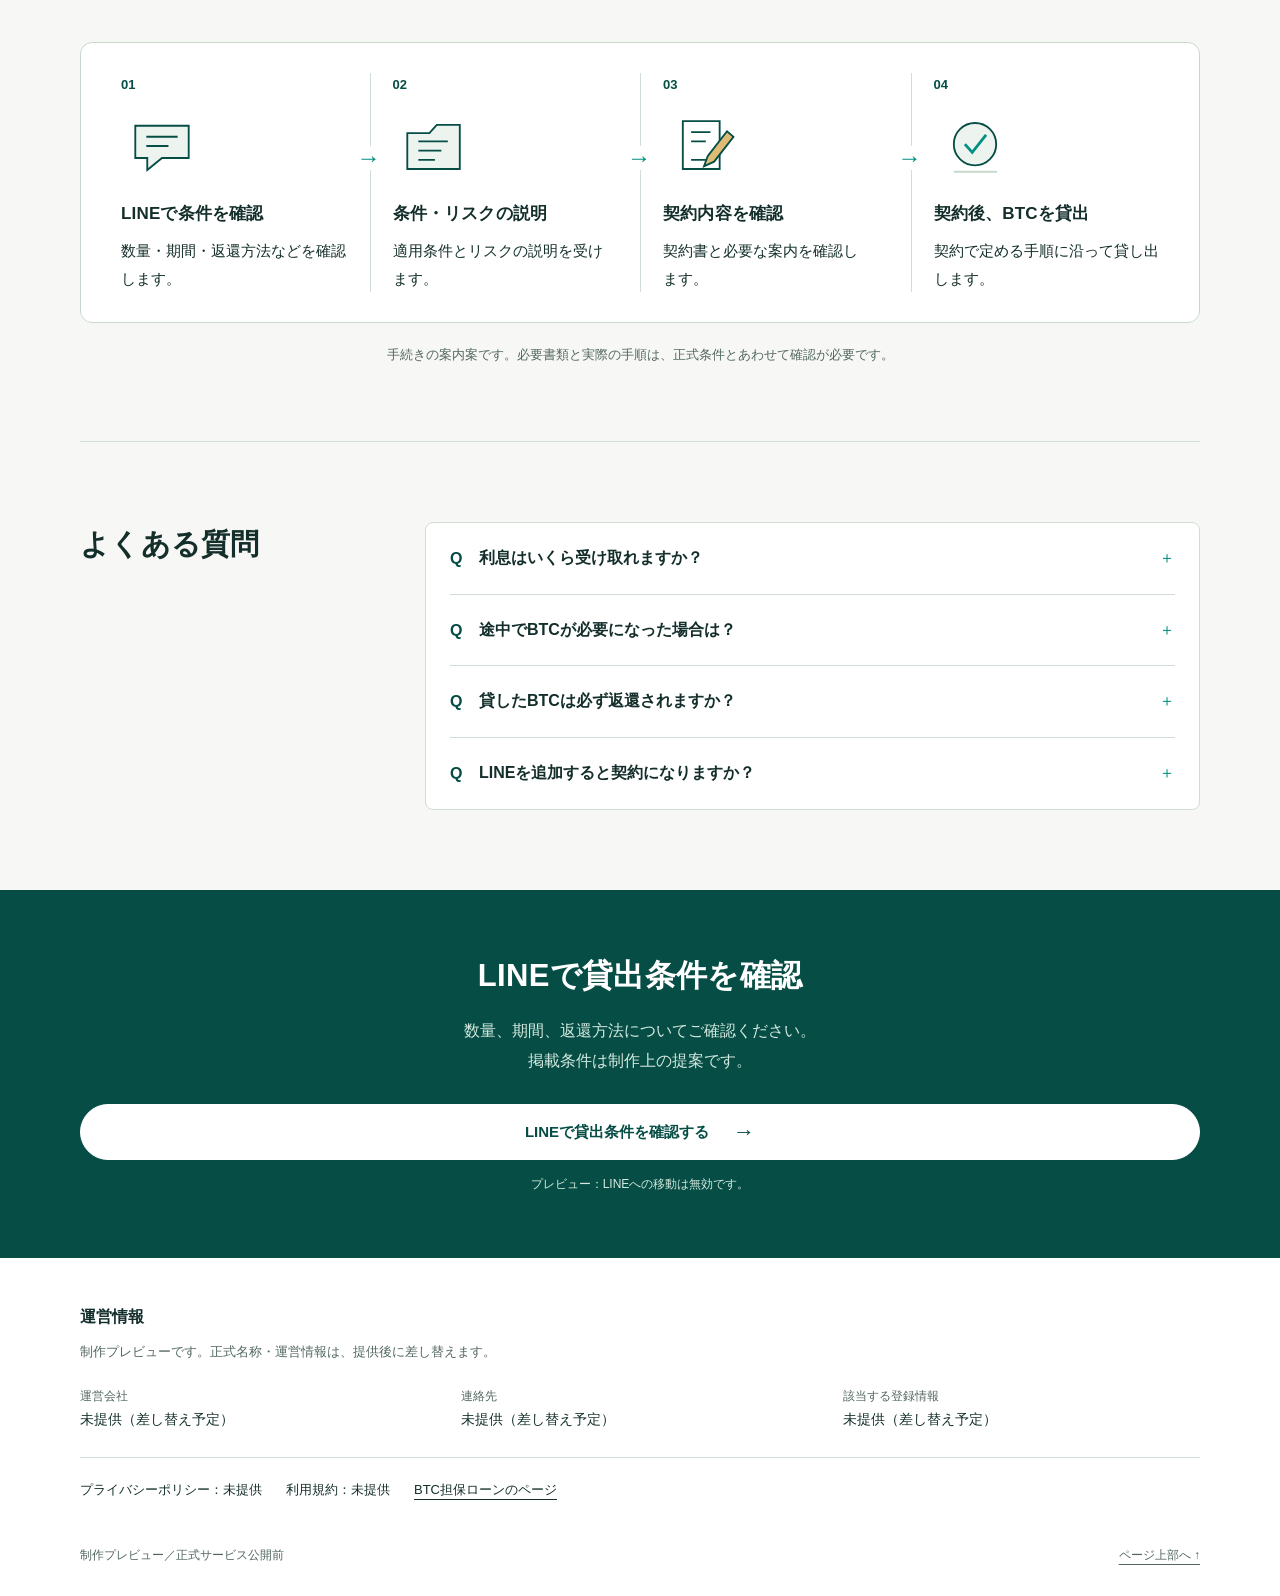
==== commit f7cb085c: "Refine Japanese heading wraps and add lending explainer icons" ====
--- a/lending/index.html
+++ b/lending/index.html
@@ -57,21 +57,21 @@
  <div class="feature-columns">
   <article class="feature-tile">
    <span class="feature-no" aria-hidden="true">01</span>
-   <div class="feature-mark feature-mark-words" aria-hidden="true">期間</div>
+   <div class="feature-mark feature-icon" aria-hidden="true"><svg viewBox="0 0 82 78" fill="none" stroke="currentColor" stroke-width="1.6" stroke-linecap="round" stroke-linejoin="round"><rect x="14" y="17" width="54" height="48" rx="3" fill="#F7F8F5"/><path d="M14 31h54M27 11v13M55 11v13"/><path d="M26 43h8m12 0h8m-28 11h8m12 0h8" stroke="#008F83"/></svg></div>
    <h3>貸出期間は<span data-lend="term">12か月</span></h3>
    <p>中途解約は<span data-lend="earlyTermination">原則不可</span>とする提案です。</p>
    <p class="note">BTCを使う予定と貸出期間を照らし合わせてください。</p>
   </article>
   <article class="feature-tile">
    <span class="feature-no" aria-hidden="true">02</span>
-   <div class="feature-mark feature-mark-words" aria-hidden="true">返還</div>
+   <div class="feature-mark feature-icon" aria-hidden="true"><svg viewBox="0 0 82 78" fill="none" stroke="currentColor" stroke-width="1.6" stroke-linecap="round" stroke-linejoin="round"><circle cx="41" cy="38" r="19" fill="#D5B56C"/><text x="41" y="47" text-anchor="middle" font-size="29" fill="#064E45" stroke="none">₿</text><path d="M12 34a30 30 0 0 1 50-18M62 7v10H52M70 42a30 30 0 0 1-50 18M20 70V59h10"/></svg></div>
    <h3 data-lend="principalReturn">満期にBTCで返還</h3>
    <p>利息は<span data-lend="interestMethod">BTC建て・単利</span>、<span data-lend="interestPayment">満期に一括支払い</span>を想定しています。</p>
    <p class="note">返還や利息の支払いを保証するものではありません。</p>
   </article>
   <article class="feature-tile">
    <span class="feature-no" aria-hidden="true">03</span>
-   <div class="feature-mark feature-mark-words" aria-hidden="true">リスク</div>
+   <div class="feature-mark feature-icon" aria-hidden="true"><svg viewBox="0 0 82 78" fill="none" stroke="currentColor" stroke-width="1.6" stroke-linecap="round" stroke-linejoin="round"><path d="M15 13v51h55"/><path d="m23 24 15 12 10-7 19 24m-12 0h12V41" stroke="#008F83"/><circle cx="61" cy="16" r="10" fill="#EDF3EF"/><path d="M61 10v7m0 5v1"/></svg></div>
    <h3>価格変動と信用リスク</h3>
    <p data-lend="riskText">元本保証はありません。BTCの価格変動リスクと、事業者の信用リスクがあります。</p>
    <p class="note">BTCで利息を受け取っても、円換算した資産価値が増えるとは限りません。</p>
--- a/reference-v5.css
+++ b/reference-v5.css
@@ -185,3 +185,11 @@
 @media(max-width:374px){.reference-page h1{font-size:31px}.reference-page .brand{font-size:15px}.reference-page .feature-tile{grid-template-columns:83px minmax(0,1fr);gap:0 15px}.reference-page .hero-terms dd{font-size:23px}.reference-page .hero-terms .rate-term dd{font-size:36px}.reference-page .terms-list>div{grid-template-columns:96px minmax(0,1fr)}}
 
 .reference-page .hero-calculator-link{display:inline-flex;gap:12px;align-items:center;font-size:16px;color:var(--green);font-weight:700;margin-top:16px;text-underline-offset:5px}
+
+/* 実画面確認後: レンディングの確認事項を専用の図で示す。 */
+.reference-page .feature-icon{color:var(--green);align-items:center}
+.reference-page .feature-icon svg{display:block;width:82px;height:78px;margin-inline:auto}
+@media(max-width:700px){
+ .reference-page .feature-icon svg{width:74px;height:72px;margin:0}
+ .reference-page .feature-mark-words,.reference-page .feature-mark small{color:var(--green)}
+}
